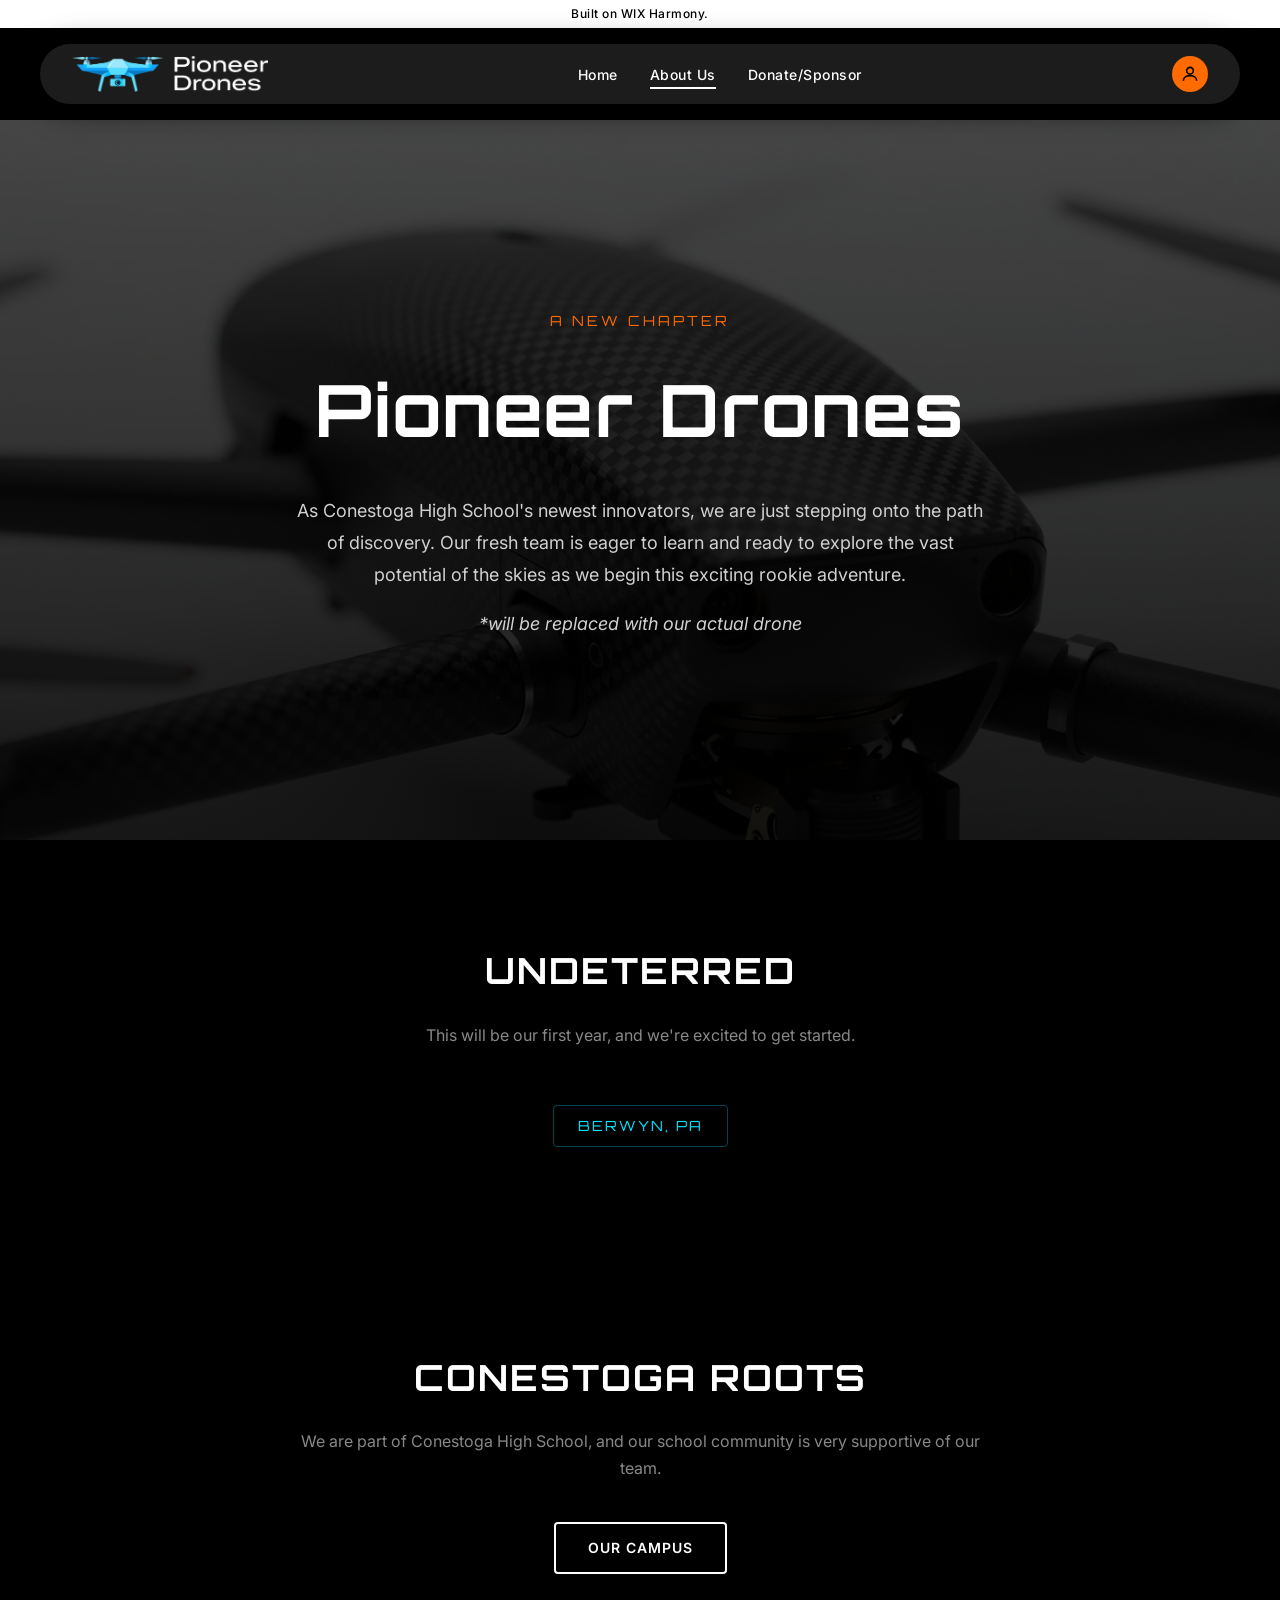
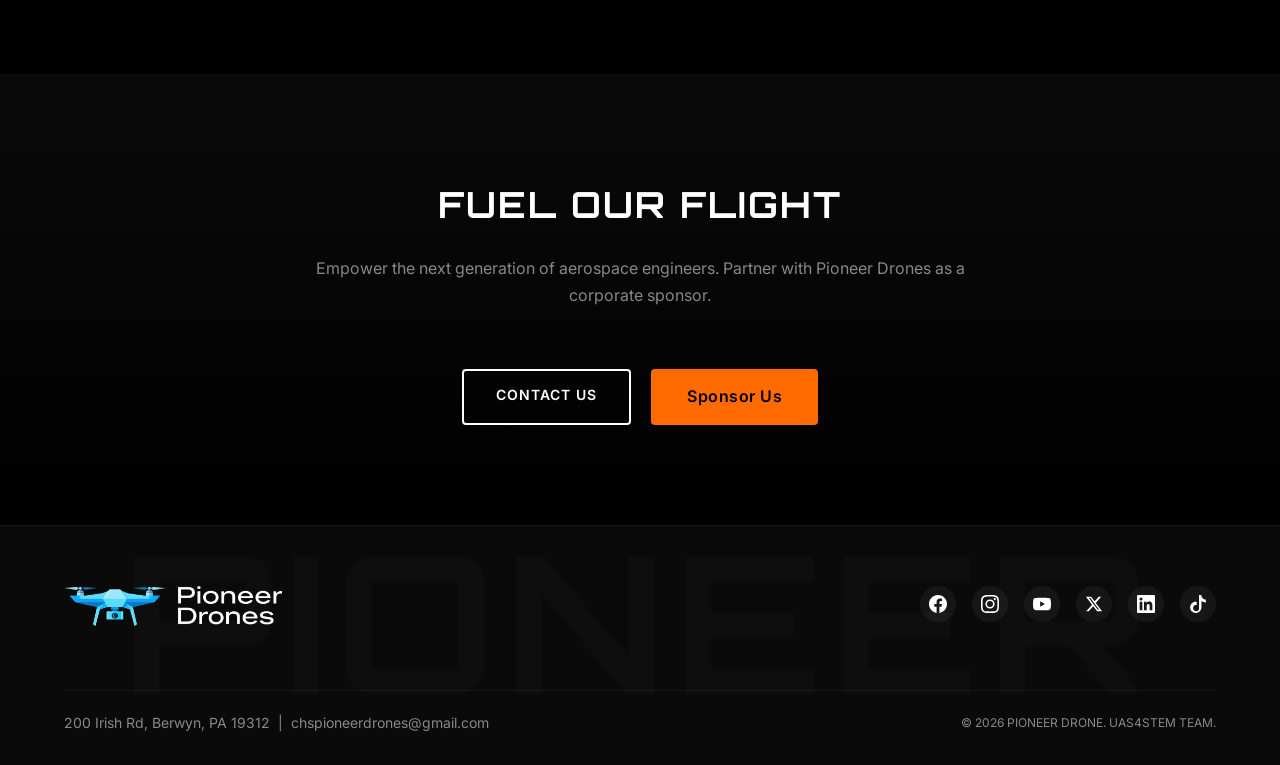
==== about.html @ 4b486f79 "feat: initial static recreation of pioneer-drones Wix site - index.html: Home page with hero, carbon" ====
<!DOCTYPE html>
<html lang="en">
<head>
  <meta charset="UTF-8">
  <meta name="viewport" content="width=device-width, initial-scale=1.0">
  <title>About Us | Pioneer Drones</title>
  <meta name="description" content="As Conestoga High School's newest innovators, we are just stepping onto the path of discovery.">
  <link rel="preconnect" href="https://fonts.googleapis.com">
  <link rel="preconnect" href="https://fonts.gstatic.com" crossorigin>
  <link href="https://fonts.googleapis.com/css2?family=Orbitron:wght@400;500;600;700;800;900&family=Inter:wght@300;400;500;600;700&display=swap" rel="stylesheet">
  <link rel="stylesheet" href="css/style.css">
</head>
<body>

  <!-- Utility Bar -->
  <div class="utility-bar">Built on WIX Harmony.</div>

  <!-- Navigation -->
  <div class="nav-container">
    <nav class="navbar">
      <a href="index.html" class="nav-logo">
        <img src="images/logo.png" alt="Pioneer Drones Logo">
      </a>

      <ul class="nav-links" id="navLinks">
        <li><a href="index.html">Home</a></li>
        <li><a href="about.html" class="active">About Us</a></li>
        <li><a href="donate.html">Donate/Sponsor</a></li>
      </ul>

      <div class="nav-user" title="Member Login">
        <svg viewBox="0 0 24 24" fill="none" stroke="currentColor" stroke-width="2">
          <circle cx="12" cy="8" r="4"/>
          <path d="M4 20c0-4 4-6 8-6s8 2 8 6"/>
        </svg>
      </div>

      <button class="nav-toggle" id="navToggle" aria-label="Toggle navigation">
        <span></span>
        <span></span>
        <span></span>
      </button>
    </nav>
  </div>

  <!-- About Hero -->
  <section class="about-hero">
    <div class="about-hero-bg">
      <img src="images/about-banner.jpg" alt="Drone carbon fiber detail">
    </div>
    <div class="about-hero-content">
      <div class="section-eyebrow">A New Chapter</div>
      <h1>Pioneer Drones</h1>
      <p>As Conestoga High School's newest innovators, we are just stepping onto the path of discovery. Our fresh team is eager to learn and ready to explore the vast potential of the skies as we begin this exciting rookie adventure.</p>
      <p class="about-note">*will be replaced with our actual drone</p>
    </div>
  </section>

  <!-- Undeterred Section -->
  <section class="about-section">
    <h2 class="section-title">Undeterred</h2>
    <p class="section-subtitle">This will be our first year, and we're excited to get started.</p>
    <div class="location-tag">BERWYN, PA</div>
  </section>

  <!-- Conestoga Roots Section -->
  <section class="about-section">
    <h2 class="section-title">Conestoga Roots</h2>
    <p class="section-subtitle">We are part of Conestoga High School, and our school community is very supportive of our team.</p>
    <a href="https://www.tesd.net/conestoga" target="_blank" rel="noopener" class="btn-outline">Our Campus</a>
  </section>

  <!-- Sponsorship CTA -->
  <section class="sponsor-cta">
    <h2 class="section-title">Fuel Our Flight</h2>
    <p class="section-subtitle" style="margin-left:auto;margin-right:auto;">Empower the next generation of aerospace engineers. Partner with Pioneer Drones as a corporate sponsor.</p>
    <div class="sponsor-cta-buttons">
      <a href="mailto:team@pioneer-uas.org?subject=Sponsorship%20Inquiry%20-%20Pioneer%20Drone%20Team" class="btn-outline">Contact Us</a>
      <a href="donate.html" class="btn-primary">Sponsor Us</a>
    </div>
  </section>

  <!-- Footer -->
  <footer>
    <div class="footer-content">
      <div class="footer-left">
        <img src="images/logo.png" alt="Pioneer Drones Logo">
      </div>
      <div class="footer-social">
        <a href="https://www.facebook.com/" target="_blank" rel="noopener" aria-label="Facebook">
          <svg viewBox="0 0 24 24" fill="currentColor"><path d="M24 12.073c0-6.627-5.373-12-12-12s-12 5.373-12 12c0 5.99 4.388 10.954 10.125 11.854v-8.385H7.078v-3.47h3.047V9.43c0-3.007 1.792-4.669 4.533-4.669 1.312 0 2.686.235 2.686.235v2.953H15.83c-1.491 0-1.956.925-1.956 1.874v2.25h3.328l-.532 3.47h-2.796v8.385C19.612 23.027 24 18.062 24 12.073z"/></svg>
        </a>
        <a href="https://www.instagram.com/" target="_blank" rel="noopener" aria-label="Instagram">
          <svg viewBox="0 0 24 24" fill="currentColor"><path d="M12 2.163c3.204 0 3.584.012 4.85.07 3.252.148 4.771 1.691 4.919 4.919.058 1.265.069 1.645.069 4.849 0 3.205-.012 3.584-.069 4.849-.149 3.225-1.664 4.771-4.919 4.919-1.266.058-1.644.07-4.85.07-3.204 0-3.584-.012-4.849-.07-3.26-.149-4.771-1.699-4.919-4.92-.058-1.265-.07-1.644-.07-4.849 0-3.204.013-3.583.07-4.849.149-3.227 1.664-4.771 4.919-4.919 1.266-.057 1.645-.069 4.849-.069zM12 0C8.741 0 8.333.014 7.053.072 2.695.272.273 2.69.073 7.052.014 8.333 0 8.741 0 12c0 3.259.014 3.668.072 4.948.2 4.358 2.618 6.78 6.98 6.98C8.333 23.986 8.741 24 12 24c3.259 0 3.668-.014 4.948-.072 4.354-.2 6.782-2.618 6.979-6.98.059-1.28.073-1.689.073-4.948 0-3.259-.014-3.667-.072-4.947-.196-4.354-2.617-6.78-6.979-6.98C15.668.014 15.259 0 12 0zm0 5.838a6.162 6.162 0 100 12.324 6.162 6.162 0 000-12.324zM12 16a4 4 0 110-8 4 4 0 010 8zm6.406-11.845a1.44 1.44 0 100 2.881 1.44 1.44 0 000-2.881z"/></svg>
        </a>
        <a href="https://www.youtube.com/" target="_blank" rel="noopener" aria-label="YouTube">
          <svg viewBox="0 0 24 24" fill="currentColor"><path d="M23.498 6.186a3.016 3.016 0 0 0-2.122-2.136C19.505 3.545 12 3.545 12 3.545s-7.505 0-9.377.505A3.017 3.017 0 0 0 .502 6.186C0 8.07 0 12 0 12s0 3.93.502 5.814a3.016 3.016 0 0 0 2.122 2.136c1.871.505 9.376.505 9.376.505s7.505 0 9.377-.505a3.015 3.015 0 0 0 2.122-2.136C24 15.93 24 12 24 12s0-3.93-.502-5.814zM9.545 15.568V8.432L15.818 12l-6.273 3.568z"/></svg>
        </a>
        <a href="https://www.x.com/" target="_blank" rel="noopener" aria-label="X (Twitter)">
          <svg viewBox="0 0 24 24" fill="currentColor"><path d="M18.244 2.25h3.308l-7.227 8.26 8.502 11.24H16.17l-5.214-6.817L4.99 21.75H1.68l7.73-8.835L1.254 2.25H8.08l4.713 6.231zm-1.161 17.52h1.833L7.084 4.126H5.117z"/></svg>
        </a>
        <a href="https://www.linkedin.com/" target="_blank" rel="noopener" aria-label="LinkedIn">
          <svg viewBox="0 0 24 24" fill="currentColor"><path d="M20.447 20.452h-3.554v-5.569c0-1.328-.027-3.037-1.852-3.037-1.853 0-2.136 1.445-2.136 2.939v5.667H9.351V9h3.414v1.561h.046c.477-.9 1.637-1.85 3.37-1.85 3.601 0 4.267 2.37 4.267 5.455v6.286zM5.337 7.433a2.062 2.062 0 01-2.063-2.065 2.063 2.063 0 112.063 2.065zm1.782 13.019H3.555V9h3.564v11.452zM22.225 0H1.771C.792 0 0 .774 0 1.729v20.542C0 23.227.792 24 1.771 24h20.451C23.2 24 24 23.227 24 22.271V1.729C24 .774 23.2 0 22.222 0h.003z"/></svg>
        </a>
        <a href="https://www.tiktok.com/" target="_blank" rel="noopener" aria-label="TikTok">
          <svg viewBox="0 0 24 24" fill="currentColor"><path d="M12.525.02c1.31-.02 2.61-.01 3.91-.02.08 1.53.63 3.09 1.75 4.17 1.12 1.11 2.7 1.62 4.24 1.79v4.03c-1.44-.05-2.89-.35-4.2-.97-.57-.26-1.1-.59-1.62-.93-.01 2.92.01 5.84-.02 8.75-.08 1.4-.54 2.79-1.35 3.94-1.31 1.92-3.58 3.17-5.91 3.21-1.43.08-2.86-.31-4.08-1.03-2.02-1.19-3.44-3.37-3.65-5.71-.02-.5-.03-1-.01-1.49.18-1.9 1.12-3.72 2.58-4.96 1.66-1.44 3.98-2.05 6.12-1.64.02 1.48-.04 2.96-.04 4.44-.99-.32-2.15-.23-3.06.31-.77.42-1.34 1.16-1.55 2.02-.13.57-.07 1.16-.07 1.74.03 1.63 1.12 3.13 2.67 3.74 1.54.61 3.37.17 4.48-1.1.31-.35.5-.78.58-1.23.12-.78.08-1.58.08-2.37.01-5.57 0-11.14.01-16.72 1.31-.02 2.61-.01 3.91-.02z"/></svg>
        </a>
      </div>
    </div>
    <div class="footer-divider"></div>
    <div class="footer-bottom">
      <div class="footer-address">
        200 Irish Rd, Berwyn, PA 19312 &nbsp;|&nbsp; <a href="mailto:chspioneerdrones@gmail.com">chspioneerdrones@gmail.com</a>
      </div>
      <div class="footer-copy">&copy; 2026 PIONEER DRONE. UAS4STEM TEAM.</div>
    </div>
    <div class="footer-watermark">PIONEER</div>
  </footer>

  <script src="js/main.js"></script>
</body>
</html>
---- css/style.css ----
/* Pioneer Drones — Static Recreation */
/* Fonts: Orbitron (headings), Inter/Wix Madefor Text (body) */

:root {
  --bg-primary: #000000;
  --bg-nav: #1C1C1C;
  --bg-card: #141414;
  --bg-overlay: rgba(20, 20, 20, 0.85);
  --text-primary: #FFFFFF;
  --text-muted: #888888;
  --text-body: #D0D0D0;
  --accent-orange: #FF6B00;
  --accent-cyan: #00E5FF;
  --font-heading: 'Orbitron', sans-serif;
  --font-body: 'Inter', 'Wix Madefor Text', sans-serif;
  --transition: 0.3s ease all;
}

* {
  margin: 0;
  padding: 0;
  box-sizing: border-box;
}

html {
  scroll-behavior: smooth;
}

body {
  background: var(--bg-primary);
  color: var(--text-body);
  font-family: var(--font-body);
  font-weight: 400;
  line-height: 1.7;
  overflow-x: hidden;
}

/* ===== Utility Bar ===== */
.utility-bar {
  background: #FFFFFF;
  color: #000000;
  text-align: center;
  font-size: 12px;
  padding: 4px 0;
  font-weight: 500;
  letter-spacing: 0.5px;
}

/* ===== Navigation ===== */
.nav-container {
  position: sticky;
  top: 0;
  z-index: 1000;
  padding: 16px 24px;
  display: flex;
  justify-content: center;
}

.navbar {
  background: var(--bg-nav);
  border-radius: 50px;
  padding: 12px 32px;
  display: flex;
  align-items: center;
  justify-content: space-between;
  width: 100%;
  max-width: 1200px;
  box-shadow: 0 4px 30px rgba(0, 0, 0, 0.8);
}

.nav-logo {
  display: flex;
  align-items: center;
  gap: 10px;
  text-decoration: none;
  color: var(--text-primary);
}

.nav-logo img {
  height: 36px;
  width: auto;
}

.nav-links {
  display: flex;
  list-style: none;
  gap: 32px;
  align-items: center;
}

.nav-links a {
  color: var(--text-primary);
  text-decoration: none;
  font-size: 14px;
  font-weight: 500;
  letter-spacing: 0.5px;
  transition: var(--transition);
  position: relative;
  padding-bottom: 2px;
}

.nav-links a:hover {
  color: var(--accent-orange);
}

.nav-links a.active::after {
  content: '';
  position: absolute;
  bottom: -4px;
  left: 0;
  width: 100%;
  height: 2px;
  background: var(--text-primary);
}

.nav-user {
  width: 36px;
  height: 36px;
  background: var(--accent-orange);
  border-radius: 50%;
  display: flex;
  align-items: center;
  justify-content: center;
  cursor: pointer;
  transition: var(--transition);
}

.nav-user:hover {
  transform: scale(1.05);
}

.nav-user svg {
  width: 20px;
  height: 20px;
  color: #000;
}

.nav-toggle {
  display: none;
  flex-direction: column;
  gap: 5px;
  cursor: pointer;
  background: none;
  border: none;
  padding: 4px;
}

.nav-toggle span {
  width: 24px;
  height: 2px;
  background: var(--text-primary);
  transition: var(--transition);
}

/* ===== Hero Section ===== */
.hero {
  position: relative;
  min-height: 90vh;
  display: flex;
  align-items: center;
  padding: 0 5%;
  overflow: hidden;
}

.hero-bg {
  position: absolute;
  top: 0;
  right: 0;
  width: 65%;
  height: 100%;
  z-index: 0;
}

.hero-bg img {
  width: 100%;
  height: 100%;
  object-fit: cover;
  object-position: center;
}

.hero-bg::after {
  content: '';
  position: absolute;
  top: 0;
  left: 0;
  width: 100%;
  height: 100%;
  background: linear-gradient(to right, var(--bg-primary) 0%, var(--bg-primary) 20%, transparent 60%);
  z-index: 1;
}

.hero-content {
  position: relative;
  z-index: 2;
  max-width: 560px;
  background: var(--bg-overlay);
  padding: 48px;
  border-radius: 8px;
  backdrop-filter: blur(10px);
}

.hero h1 {
  font-family: var(--font-heading);
  font-size: clamp(32px, 5vw, 64px);
  font-weight: 700;
  line-height: 1.15;
  letter-spacing: 2px;
  margin-bottom: 24px;
  text-transform: uppercase;
  color: var(--text-primary);
}

.hero h1 span {
  display: block;
}

.hero p {
  color: var(--text-muted);
  font-size: 16px;
  line-height: 1.7;
  margin-bottom: 32px;
}

/* ===== Buttons ===== */
.btn-primary {
  display: inline-block;
  background: var(--accent-orange);
  color: #000;
  font-family: var(--font-body);
  font-size: 16px;
  font-weight: 600;
  padding: 14px 36px;
  border: none;
  border-radius: 4px;
  text-decoration: none;
  cursor: pointer;
  transition: var(--transition);
  letter-spacing: 0.5px;
}

.btn-primary:hover {
  background: #FF8533;
  transform: translateY(-2px);
  box-shadow: 0 6px 20px rgba(255, 107, 0, 0.4);
}

.btn-outline {
  display: inline-block;
  background: transparent;
  color: var(--text-primary);
  font-family: var(--font-body);
  font-size: 14px;
  font-weight: 600;
  padding: 12px 32px;
  border: 2px solid var(--text-primary);
  border-radius: 4px;
  text-decoration: none;
  cursor: pointer;
  transition: var(--transition);
  letter-spacing: 1px;
  text-transform: uppercase;
}

.btn-outline:hover {
  background: var(--text-primary);
  color: #000;
}

/* ===== Section Base ===== */
section {
  padding: 100px 5%;
  max-width: 1400px;
  margin: 0 auto;
}

.section-title {
  font-family: var(--font-heading);
  font-size: clamp(24px, 3vw, 36px);
  font-weight: 700;
  letter-spacing: 2px;
  text-transform: uppercase;
  margin-bottom: 20px;
  color: var(--text-primary);
}

.section-eyebrow {
  font-family: var(--font-heading);
  font-size: 14px;
  font-weight: 400;
  letter-spacing: 3px;
  text-transform: uppercase;
  color: var(--accent-orange);
  margin-bottom: 16px;
}

.section-subtitle {
  color: var(--text-muted);
  font-size: 16px;
  max-width: 700px;
  margin-bottom: 60px;
  line-height: 1.7;
}

/* ===== Carbon Fiber Section ===== */
.carbon-fiber {
  background: var(--bg-primary);
}

.feature-grid {
  display: grid;
  grid-template-columns: repeat(auto-fit, minmax(300px, 1fr));
  gap: 32px;
  margin-top: 48px;
}

.feature-card {
  background: var(--bg-card);
  border: 1px solid rgba(255, 255, 255, 0.05);
  border-radius: 12px;
  padding: 40px 32px;
  transition: var(--transition);
}

.feature-card:hover {
  border-color: var(--accent-orange);
  transform: translateY(-4px);
}

.feature-card h3 {
  font-family: var(--font-heading);
  font-size: 16px;
  font-weight: 700;
  letter-spacing: 1px;
  text-transform: uppercase;
  margin-bottom: 16px;
  color: var(--accent-orange);
}

.feature-card p {
  color: var(--text-body);
  font-size: 15px;
  line-height: 1.7;
}

.feature-icon {
  width: 48px;
  height: 48px;
  margin-bottom: 24px;
  color: var(--accent-cyan);
}

/* ===== Liftoff Section ===== */
.liftoff {
  text-align: center;
  background: linear-gradient(180deg, var(--bg-primary) 0%, #0A0A0A 100%);
}

.liftoff-date {
  font-family: var(--font-heading);
  font-size: clamp(48px, 8vw, 96px);
  font-weight: 700;
  letter-spacing: 4px;
  color: var(--accent-orange);
  margin: 24px 0;
}

.liftoff-label {
  font-family: var(--font-heading);
  font-size: 18px;
  font-weight: 700;
  letter-spacing: 2px;
  text-transform: uppercase;
  margin-bottom: 16px;
  color: var(--text-primary);
}

.liftoff-desc {
  color: var(--text-muted);
  font-size: 16px;
  max-width: 600px;
  margin: 0 auto;
}

/* ===== Members Section ===== */
.members {
  background: var(--bg-primary);
}

.member-grid {
  display: grid;
  grid-template-columns: repeat(auto-fit, minmax(280px, 1fr));
  gap: 32px;
  margin-top: 48px;
}

.member-card {
  background: var(--bg-card);
  border: 1px solid rgba(255, 255, 255, 0.05);
  border-radius: 12px;
  padding: 40px 32px;
  text-align: center;
  transition: var(--transition);
}

.member-card:hover {
  border-color: var(--accent-cyan);
  transform: translateY(-4px);
}

.member-avatar {
  width: 100px;
  height: 100px;
  border-radius: 50%;
  margin: 0 auto 24px;
  background: linear-gradient(135deg, #1C1C1C, #2A2A2A);
  display: flex;
  align-items: center;
  justify-content: center;
  font-family: var(--font-heading);
  font-size: 28px;
  font-weight: 700;
  color: var(--accent-orange);
  border: 2px solid rgba(255, 107, 0, 0.3);
}

.member-name {
  font-family: var(--font-heading);
  font-size: 16px;
  font-weight: 700;
  letter-spacing: 1px;
  margin-bottom: 8px;
  color: var(--text-primary);
}

.member-role {
  color: var(--text-muted);
  font-size: 14px;
}

/* ===== About Page ===== */
.about-hero {
  position: relative;
  min-height: 80vh;
  display: flex;
  align-items: center;
  justify-content: center;
  text-align: center;
  padding: 100px 5%;
  overflow: hidden;
}

.about-hero-bg {
  position: absolute;
  top: 0;
  left: 0;
  width: 100%;
  height: 100%;
  z-index: 0;
}

.about-hero-bg img {
  width: 100%;
  height: 100%;
  object-fit: cover;
}

.about-hero-bg::after {
  content: '';
  position: absolute;
  top: 0;
  left: 0;
  width: 100%;
  height: 100%;
  background: linear-gradient(180deg, rgba(0,0,0,0.7) 0%, rgba(0,0,0,0.9) 100%);
  z-index: 1;
}

.about-hero-content {
  position: relative;
  z-index: 2;
  max-width: 700px;
}

.about-hero h1 {
  font-family: var(--font-heading);
  font-size: clamp(36px, 6vw, 72px);
  font-weight: 700;
  letter-spacing: 2px;
  margin-bottom: 24px;
  color: var(--text-primary);
}

.about-hero p {
  color: var(--text-body);
  font-size: 18px;
  line-height: 1.8;
  margin-bottom: 12px;
}

.about-note {
  color: var(--text-muted);
  font-size: 13px;
  font-style: italic;
  margin-top: 16px;
}

.about-section {
  text-align: center;
}

.about-section .section-subtitle {
  margin: 0 auto 40px;
}

.location-tag {
  display: inline-block;
  font-family: var(--font-heading);
  font-size: 14px;
  letter-spacing: 2px;
  color: var(--accent-cyan);
  margin-top: 16px;
  padding: 8px 24px;
  border: 1px solid rgba(0, 229, 255, 0.3);
  border-radius: 4px;
}

.sponsor-cta {
  text-align: center;
  background: linear-gradient(180deg, #0A0A0A 0%, var(--bg-primary) 100%);
}

.sponsor-cta-buttons {
  display: flex;
  gap: 20px;
  justify-content: center;
  flex-wrap: wrap;
  margin-top: 32px;
}

/* ===== Donate Page ===== */
.donate-section {
  display: grid;
  grid-template-columns: 1fr 1fr;
  gap: 48px;
  align-items: center;
  max-width: 1200px;
  margin: 0 auto;
}

.donate-image img {
  width: 100%;
  border-radius: 12px;
}

.donate-form-box {
  background: var(--bg-card);
  border: 1px solid rgba(255, 255, 255, 0.05);
  border-radius: 12px;
  padding: 48px;
}

.donate-form-box h2 {
  font-family: var(--font-heading);
  font-size: 24px;
  font-weight: 700;
  margin-bottom: 16px;
  color: var(--text-primary);
}

.donate-form-box p {
  color: var(--text-muted);
  margin-bottom: 32px;
}

.donate-frequency {
  display: flex;
  gap: 8px;
  margin-bottom: 24px;
}

.donate-freq-btn {
  flex: 1;
  padding: 10px;
  background: transparent;
  border: 1px solid rgba(255, 255, 255, 0.1);
  border-radius: 4px;
  color: var(--text-muted);
  font-size: 13px;
  cursor: pointer;
  transition: var(--transition);
  font-family: var(--font-body);
}

.donate-freq-btn.active,
.donate-freq-btn:hover {
  background: var(--accent-orange);
  color: #000;
  border-color: var(--accent-orange);
}

.donate-amounts {
  display: grid;
  grid-template-columns: repeat(4, 1fr);
  gap: 8px;
  margin-bottom: 24px;
}

.donate-amount-btn {
  padding: 12px;
  background: transparent;
  border: 1px solid rgba(255, 255, 255, 0.1);
  border-radius: 4px;
  color: var(--text-primary);
  font-size: 14px;
  font-weight: 600;
  cursor: pointer;
  transition: var(--transition);
  font-family: var(--font-body);
}

.donate-amount-btn.active,
.donate-amount-btn:hover {
  background: var(--accent-orange);
  color: #000;
  border-color: var(--accent-orange);
}

.donate-status {
  background: rgba(255, 107, 0, 0.1);
  border: 1px solid rgba(255, 107, 0, 0.2);
  border-radius: 4px;
  padding: 12px 16px;
  font-size: 13px;
  color: var(--text-muted);
  margin-bottom: 24px;
}

.donate-share {
  display: flex;
  gap: 12px;
  margin-top: 24px;
}

.donate-share a {
  width: 36px;
  height: 36px;
  border-radius: 50%;
  background: rgba(255, 255, 255, 0.05);
  display: flex;
  align-items: center;
  justify-content: center;
  transition: var(--transition);
}

.donate-share a:hover {
  background: var(--accent-orange);
}

.donate-share svg {
  width: 18px;
  height: 18px;
  color: var(--text-primary);
}

.sponsor-banner {
  text-align: center;
  padding: 80px 5%;
  max-width: 800px;
  margin: 0 auto;
}

.sponsor-banner h2 {
  font-family: var(--font-heading);
  font-size: clamp(24px, 3vw, 36px);
  font-weight: 700;
  letter-spacing: 2px;
  text-transform: uppercase;
  margin-bottom: 20px;
  color: var(--text-primary);
}

.sponsor-banner p {
  color: var(--text-muted);
  margin-bottom: 32px;
  line-height: 1.8;
}

/* ===== Footer ===== */
footer {
  background: #0A0A0A;
  padding: 60px 5% 30px;
  border-top: 1px solid rgba(255, 255, 255, 0.05);
  position: relative;
  overflow: hidden;
}

.footer-watermark {
  position: absolute;
  bottom: -20px;
  left: 50%;
  transform: translateX(-50%);
  font-family: var(--font-heading);
  font-size: clamp(80px, 15vw, 200px);
  font-weight: 700;
  color: rgba(255, 255, 255, 0.02);
  letter-spacing: 10px;
  pointer-events: none;
  white-space: nowrap;
}

.footer-content {
  max-width: 1200px;
  margin: 0 auto;
  display: flex;
  justify-content: space-between;
  align-items: flex-start;
  flex-wrap: wrap;
  gap: 24px;
  position: relative;
  z-index: 1;
}

.footer-left img {
  height: 40px;
  width: auto;
  margin-bottom: 16px;
}

.footer-social {
  display: flex;
  gap: 16px;
}

.footer-social a {
  width: 36px;
  height: 36px;
  border-radius: 50%;
  background: rgba(255, 255, 255, 0.05);
  display: flex;
  align-items: center;
  justify-content: center;
  transition: var(--transition);
}

.footer-social a:hover {
  background: var(--accent-orange);
}

.footer-social svg {
  width: 18px;
  height: 18px;
  color: var(--text-primary);
}

.footer-divider {
  max-width: 1200px;
  margin: 40px auto 20px;
  height: 1px;
  background: rgba(255, 255, 255, 0.05);
  position: relative;
  z-index: 1;
}

.footer-bottom {
  max-width: 1200px;
  margin: 0 auto;
  display: flex;
  justify-content: space-between;
  align-items: center;
  flex-wrap: wrap;
  gap: 16px;
  position: relative;
  z-index: 1;
}

.footer-address {
  color: var(--text-muted);
  font-size: 14px;
}

.footer-address a {
  color: var(--text-muted);
  text-decoration: none;
  transition: var(--transition);
}

.footer-address a:hover {
  color: var(--accent-orange);
}

.footer-copy {
  color: var(--text-muted);
  font-size: 12px;
}

/* ===== Responsive ===== */
@media (max-width: 768px) {
  .nav-toggle {
    display: flex;
  }

  .nav-links {
    position: absolute;
    top: 100%;
    left: 0;
    right: 0;
    background: var(--bg-nav);
    flex-direction: column;
    padding: 24px;
    border-radius: 0 0 20px 20px;
    gap: 16px;
    display: none;
  }

  .nav-links.open {
    display: flex;
  }

  .nav-user {
    display: none;
  }

  .hero {
    min-height: 80vh;
  }

  .hero-bg {
    width: 100%;
    opacity: 0.4;
  }

  .hero-bg::after {
    background: linear-gradient(to bottom, rgba(0,0,0,0.6) 0%, var(--bg-primary) 80%);
  }

  .hero-content {
    padding: 32px 24px;
    max-width: 100%;
  }

  section {
    padding: 60px 5%;
  }

  .feature-grid {
    grid-template-columns: 1fr;
  }

  .member-grid {
    grid-template-columns: 1fr;
  }

  .donate-section {
    grid-template-columns: 1fr;
  }

  .donate-amounts {
    grid-template-columns: repeat(2, 1fr);
  }

  .footer-content {
    flex-direction: column;
    text-align: center;
    align-items: center;
  }

  .footer-bottom {
    flex-direction: column;
    text-align: center;
  }

  .sponsor-cta-buttons {
    flex-direction: column;
    align-items: center;
  }
}

@media (max-width: 480px) {
  .hero h1 {
    font-size: 28px;
  }

  .hero-content {
    padding: 24px 16px;
  }

  .navbar {
    padding: 10px 20px;
  }

  .donate-form-box {
    padding: 32px 24px;
  }
}
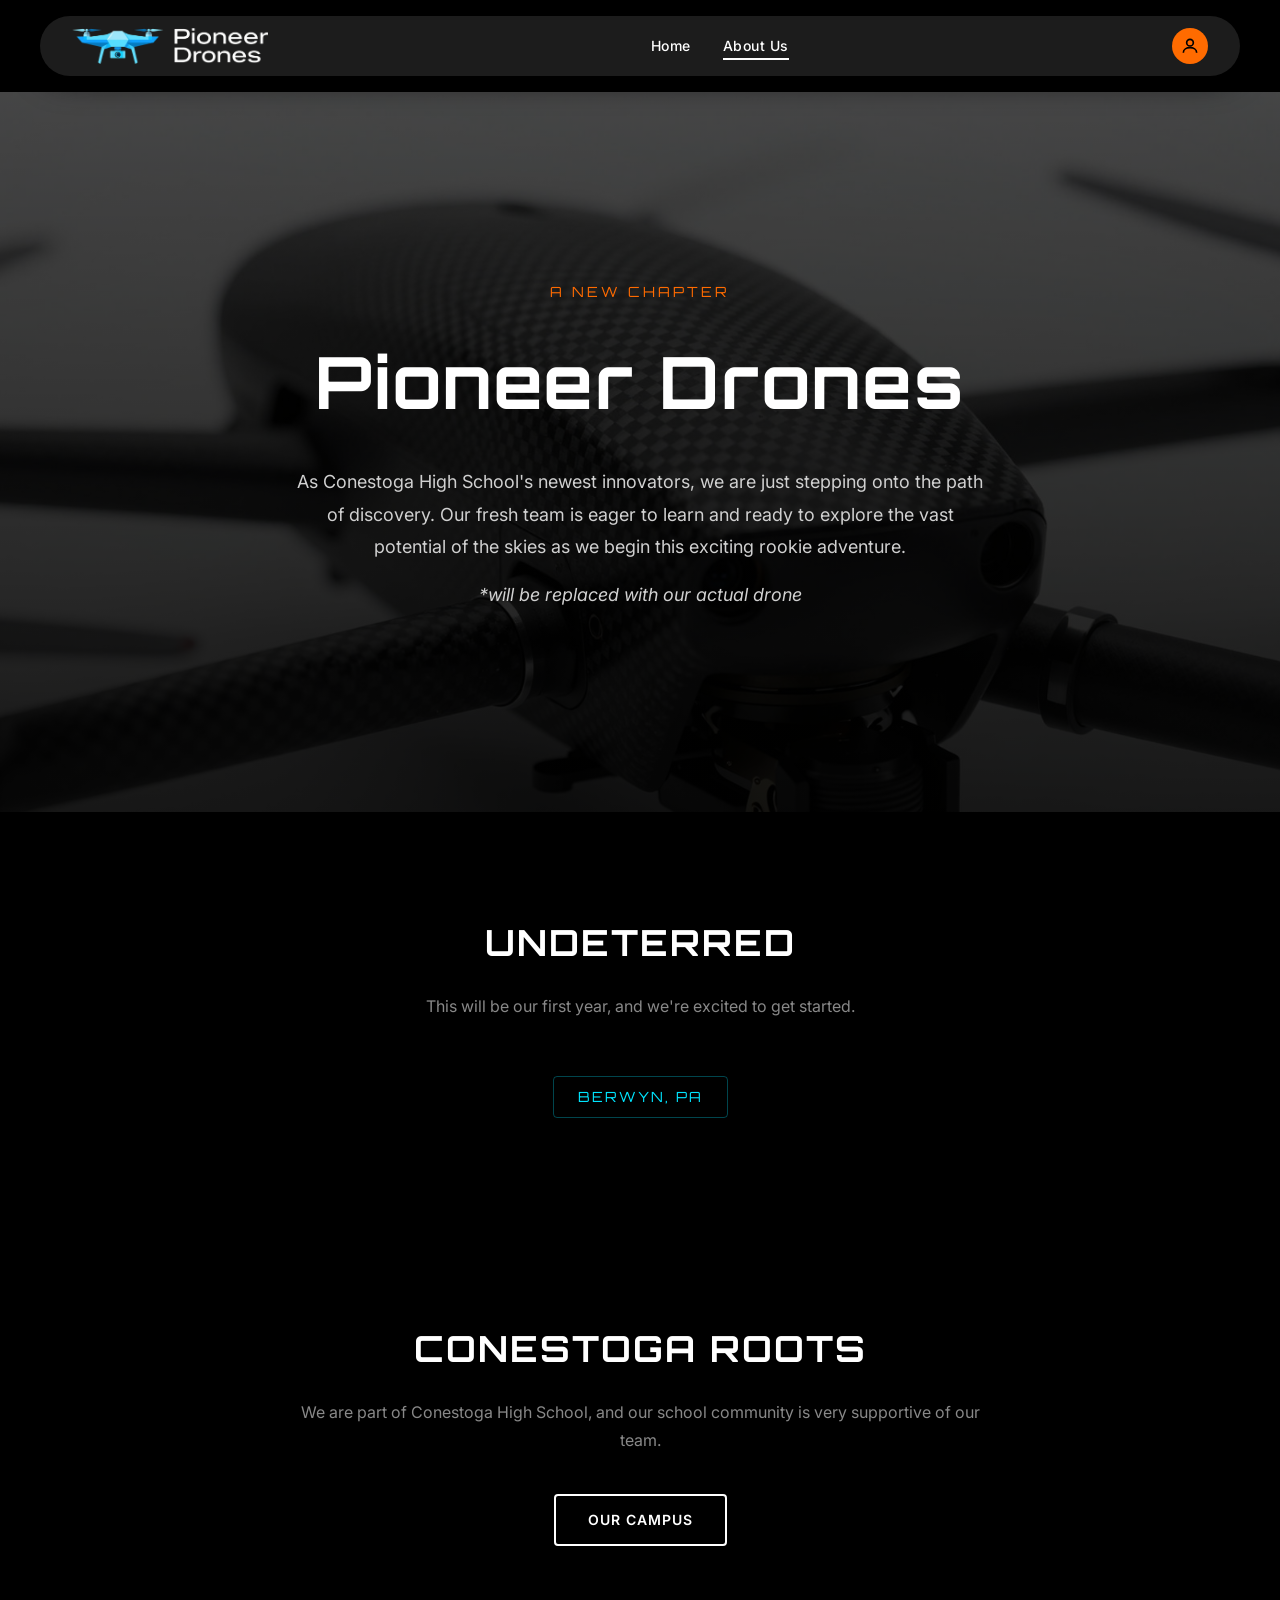
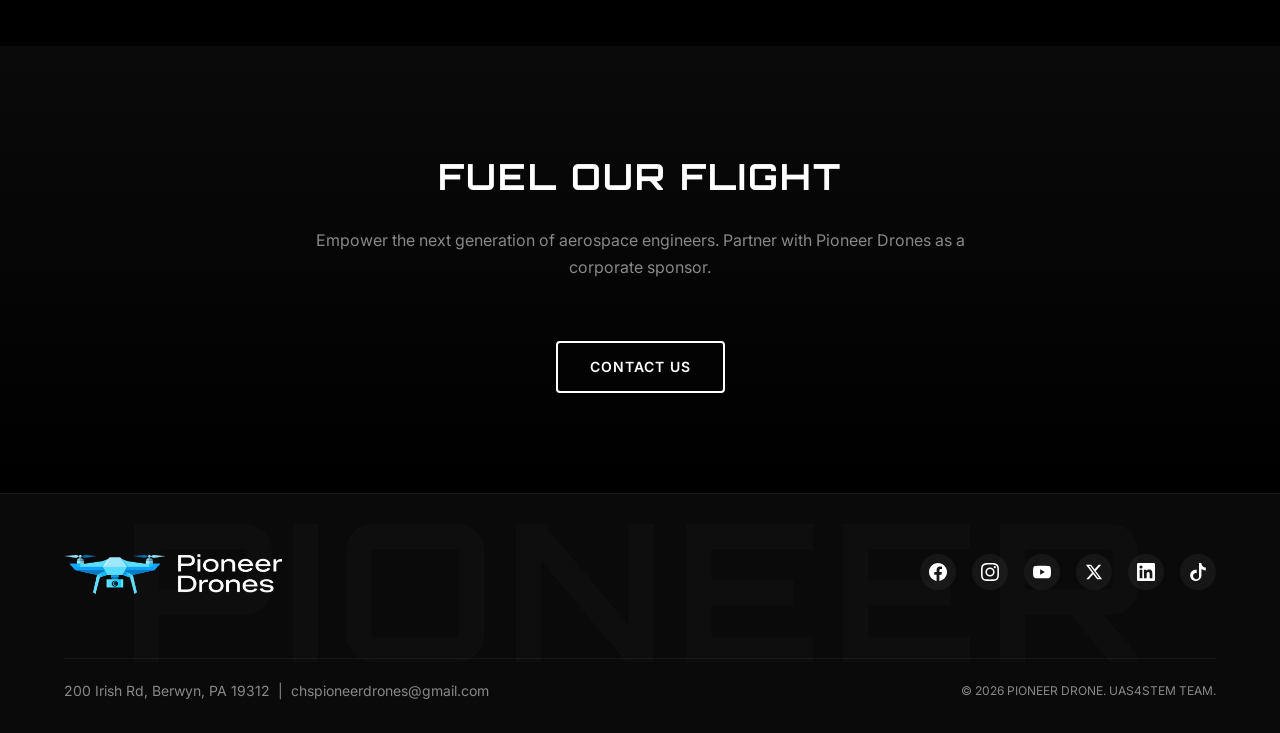
==== commit 5907662a: "fix: remove WIX Harmony bar and hide Donate/Sponsor from navigation - Removed 'Built on WIX Harmony." ====
--- a/about.html
+++ b/about.html
@@ -12,9 +12,6 @@
 </head>
 <body>
 
-  <!-- Utility Bar -->
-  <div class="utility-bar">Built on WIX Harmony.</div>
-
   <!-- Navigation -->
   <div class="nav-container">
     <nav class="navbar">
@@ -25,7 +22,7 @@
       <ul class="nav-links" id="navLinks">
         <li><a href="index.html">Home</a></li>
         <li><a href="about.html" class="active">About Us</a></li>
-        <li><a href="donate.html">Donate/Sponsor</a></li>
+
       </ul>
 
       <div class="nav-user" title="Member Login">
@@ -76,7 +73,6 @@
     <p class="section-subtitle" style="margin-left:auto;margin-right:auto;">Empower the next generation of aerospace engineers. Partner with Pioneer Drones as a corporate sponsor.</p>
     <div class="sponsor-cta-buttons">
       <a href="mailto:team@pioneer-uas.org?subject=Sponsorship%20Inquiry%20-%20Pioneer%20Drone%20Team" class="btn-outline">Contact Us</a>
-      <a href="donate.html" class="btn-primary">Sponsor Us</a>
     </div>
   </section>
 
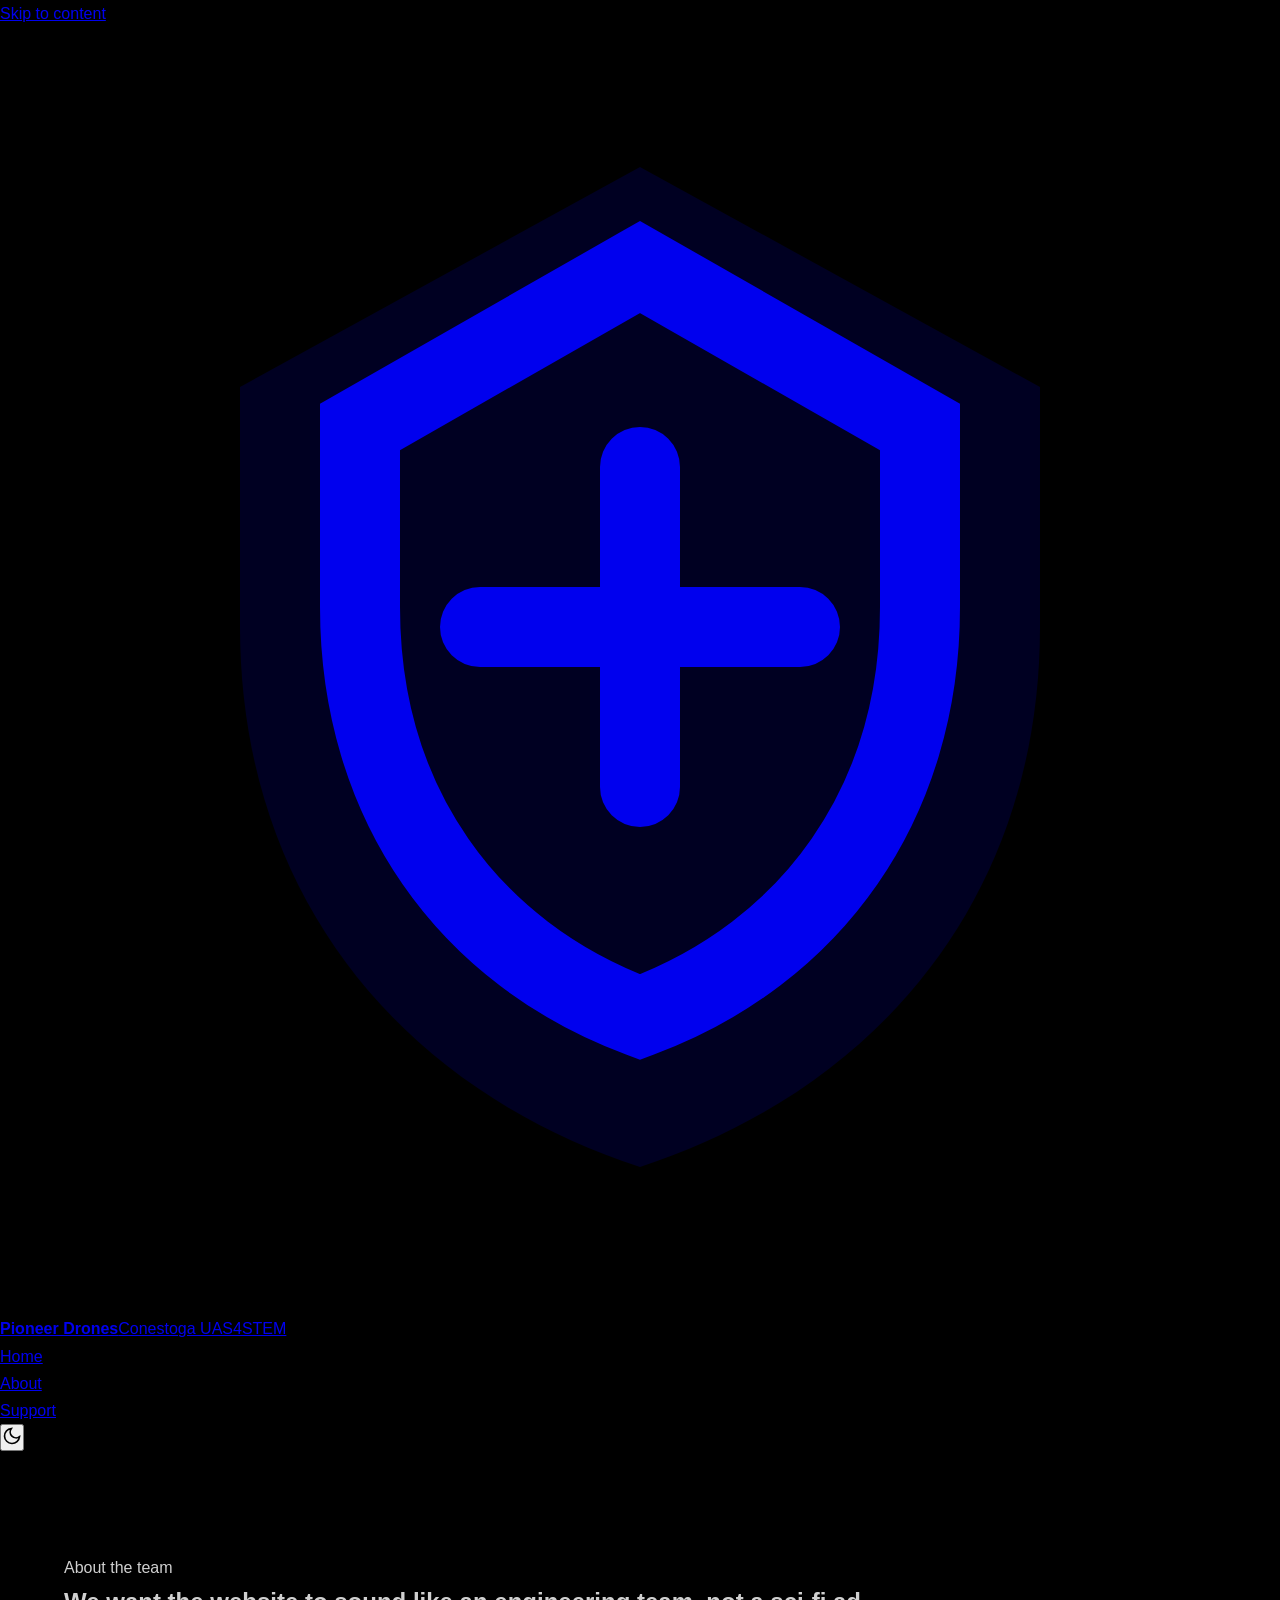
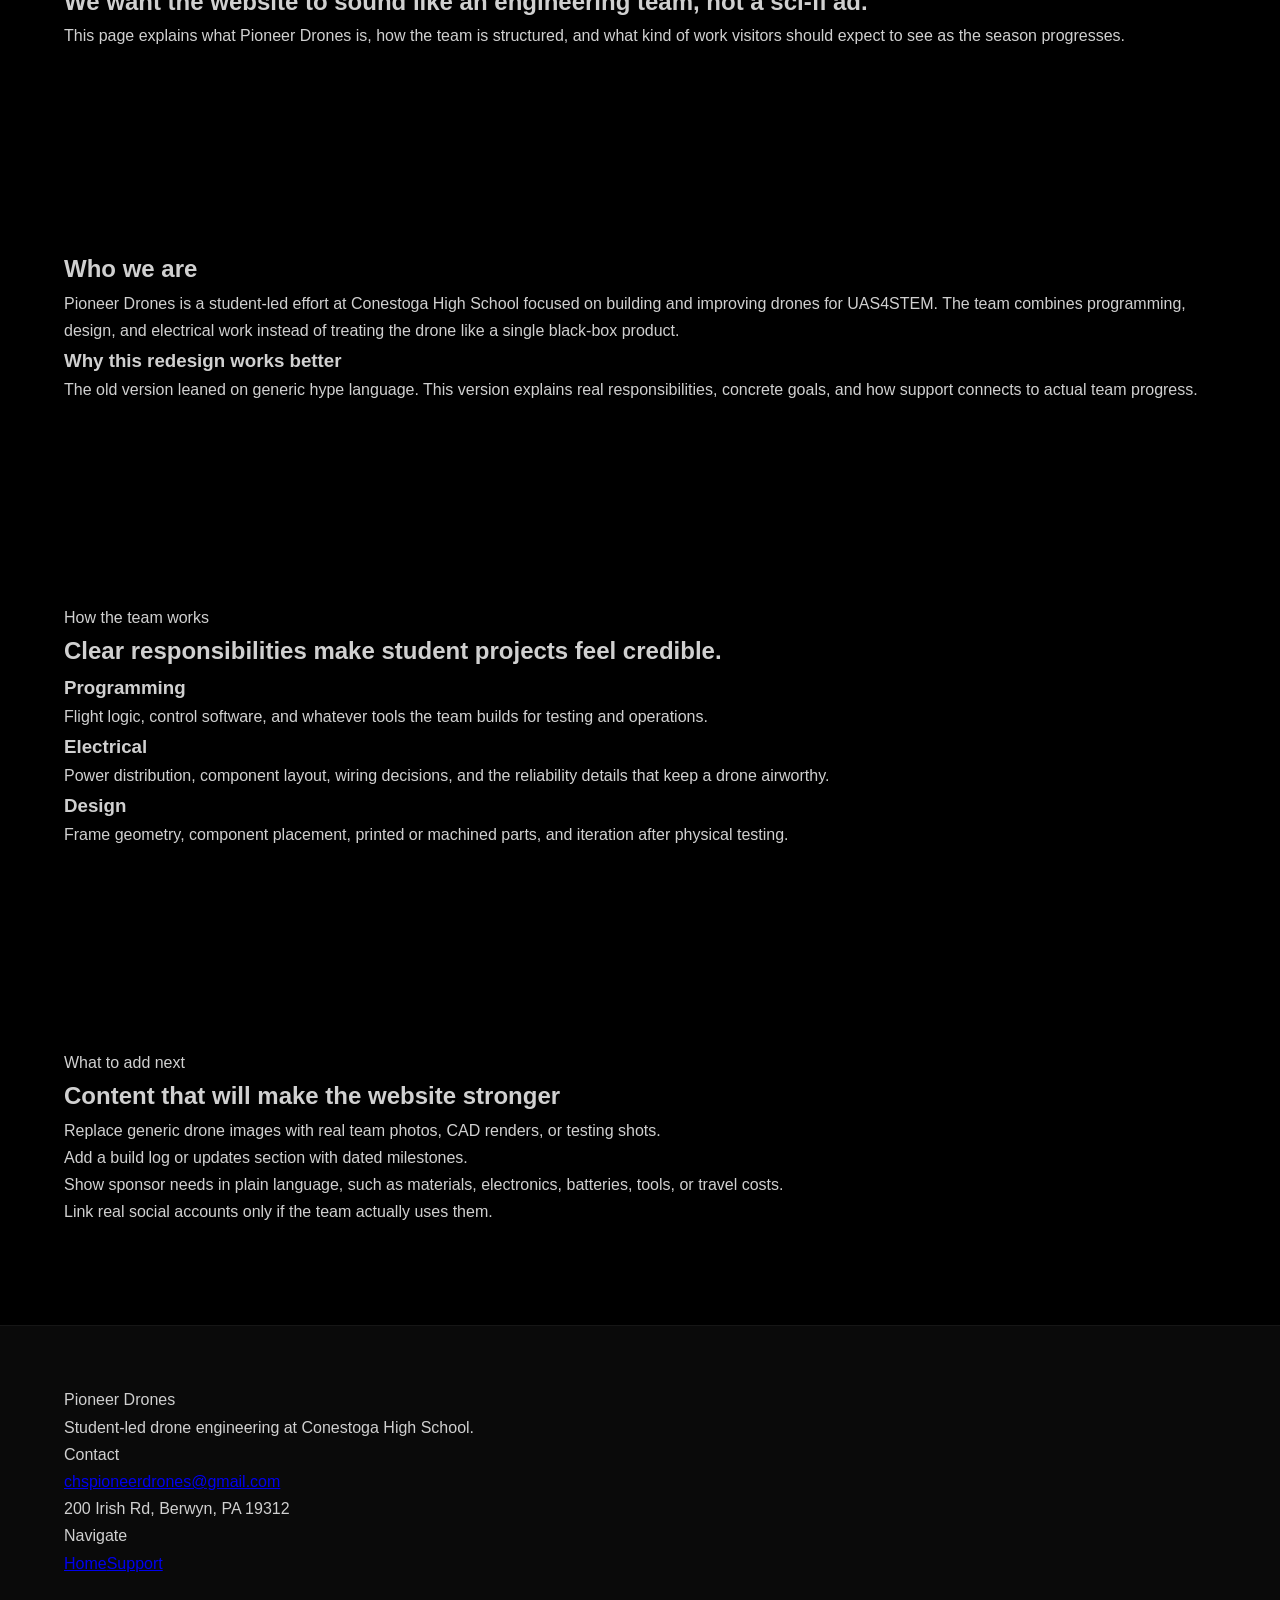
==== commit eae74b60: "Add files via upload" ====
--- a/about.html
+++ b/about.html
@@ -1,118 +1,69 @@
 <!DOCTYPE html>
 <html lang="en">
 <head>
-  <meta charset="UTF-8">
-  <meta name="viewport" content="width=device-width, initial-scale=1.0">
-  <title>About Us | Pioneer Drones</title>
-  <meta name="description" content="As Conestoga High School's newest innovators, we are just stepping onto the path of discovery.">
-  <link rel="preconnect" href="https://fonts.googleapis.com">
-  <link rel="preconnect" href="https://fonts.gstatic.com" crossorigin>
-  <link href="https://fonts.googleapis.com/css2?family=Orbitron:wght@400;500;600;700;800;900&family=Inter:wght@300;400;500;600;700&display=swap" rel="stylesheet">
-  <link rel="stylesheet" href="css/style.css">
+<meta charset="UTF-8">
+<meta name="viewport" content="width=device-width, initial-scale=1.0">
+<title>About | Pioneer Drones</title>
+<meta name="description" content="Learn how Pioneer Drones is organizing its student engineering team for UAS4STEM at Conestoga High School.">
+<link rel="preconnect" href="https://fonts.googleapis.com">
+<link rel="preconnect" href="https://fonts.gstatic.com" crossorigin>
+<link href="https://api.fontshare.com/v2/css?f[]=satoshi@400,500,700&f[]=cabinet-grotesk@500,700,800&display=swap" rel="stylesheet">
+<link rel="stylesheet" href="css/style.css">
 </head>
 <body>
-
-  <!-- Navigation -->
-  <div class="nav-container">
-    <nav class="navbar">
-      <a href="index.html" class="nav-logo">
-        <img src="images/logo.png" alt="Pioneer Drones Logo">
-      </a>
-
-      <ul class="nav-links" id="navLinks">
-        <li><a href="index.html">Home</a></li>
-        <li><a href="about.html" class="active">About Us</a></li>
-
-      </ul>
-
-      <div class="nav-user" title="Member Login">
-        <svg viewBox="0 0 24 24" fill="none" stroke="currentColor" stroke-width="2">
-          <circle cx="12" cy="8" r="4"/>
-          <path d="M4 20c0-4 4-6 8-6s8 2 8 6"/>
-        </svg>
-      </div>
-
-      <button class="nav-toggle" id="navToggle" aria-label="Toggle navigation">
-        <span></span>
-        <span></span>
-        <span></span>
-      </button>
-    </nav>
-  </div>
-
-  <!-- About Hero -->
-  <section class="about-hero">
-    <div class="about-hero-bg">
-      <img src="images/about-banner.jpg" alt="Drone carbon fiber detail">
-    </div>
-    <div class="about-hero-content">
-      <div class="section-eyebrow">A New Chapter</div>
-      <h1>Pioneer Drones</h1>
-      <p>As Conestoga High School's newest innovators, we are just stepping onto the path of discovery. Our fresh team is eager to learn and ready to explore the vast potential of the skies as we begin this exciting rookie adventure.</p>
-      <p class="about-note">*will be replaced with our actual drone</p>
-    </div>
-  </section>
-
-  <!-- Undeterred Section -->
-  <section class="about-section">
-    <h2 class="section-title">Undeterred</h2>
-    <p class="section-subtitle">This will be our first year, and we're excited to get started.</p>
-    <div class="location-tag">BERWYN, PA</div>
-  </section>
-
-  <!-- Conestoga Roots Section -->
-  <section class="about-section">
-    <h2 class="section-title">Conestoga Roots</h2>
-    <p class="section-subtitle">We are part of Conestoga High School, and our school community is very supportive of our team.</p>
-    <a href="https://www.tesd.net/conestoga" target="_blank" rel="noopener" class="btn-outline">Our Campus</a>
-  </section>
-
-  <!-- Sponsorship CTA -->
-  <section class="sponsor-cta">
-    <h2 class="section-title">Fuel Our Flight</h2>
-    <p class="section-subtitle" style="margin-left:auto;margin-right:auto;">Empower the next generation of aerospace engineers. Partner with Pioneer Drones as a corporate sponsor.</p>
-    <div class="sponsor-cta-buttons">
-      <a href="mailto:team@pioneer-uas.org?subject=Sponsorship%20Inquiry%20-%20Pioneer%20Drone%20Team" class="btn-outline">Contact Us</a>
-    </div>
-  </section>
-
-  <!-- Footer -->
-  <footer>
-    <div class="footer-content">
-      <div class="footer-left">
-        <img src="images/logo.png" alt="Pioneer Drones Logo">
-      </div>
-      <div class="footer-social">
-        <a href="https://www.facebook.com/" target="_blank" rel="noopener" aria-label="Facebook">
-          <svg viewBox="0 0 24 24" fill="currentColor"><path d="M24 12.073c0-6.627-5.373-12-12-12s-12 5.373-12 12c0 5.99 4.388 10.954 10.125 11.854v-8.385H7.078v-3.47h3.047V9.43c0-3.007 1.792-4.669 4.533-4.669 1.312 0 2.686.235 2.686.235v2.953H15.83c-1.491 0-1.956.925-1.956 1.874v2.25h3.328l-.532 3.47h-2.796v8.385C19.612 23.027 24 18.062 24 12.073z"/></svg>
-        </a>
-        <a href="https://www.instagram.com/" target="_blank" rel="noopener" aria-label="Instagram">
-          <svg viewBox="0 0 24 24" fill="currentColor"><path d="M12 2.163c3.204 0 3.584.012 4.85.07 3.252.148 4.771 1.691 4.919 4.919.058 1.265.069 1.645.069 4.849 0 3.205-.012 3.584-.069 4.849-.149 3.225-1.664 4.771-4.919 4.919-1.266.058-1.644.07-4.85.07-3.204 0-3.584-.012-4.849-.07-3.26-.149-4.771-1.699-4.919-4.92-.058-1.265-.07-1.644-.07-4.849 0-3.204.013-3.583.07-4.849.149-3.227 1.664-4.771 4.919-4.919 1.266-.057 1.645-.069 4.849-.069zM12 0C8.741 0 8.333.014 7.053.072 2.695.272.273 2.69.073 7.052.014 8.333 0 8.741 0 12c0 3.259.014 3.668.072 4.948.2 4.358 2.618 6.78 6.98 6.98C8.333 23.986 8.741 24 12 24c3.259 0 3.668-.014 4.948-.072 4.354-.2 6.782-2.618 6.979-6.98.059-1.28.073-1.689.073-4.948 0-3.259-.014-3.667-.072-4.947-.196-4.354-2.617-6.78-6.979-6.98C15.668.014 15.259 0 12 0zm0 5.838a6.162 6.162 0 100 12.324 6.162 6.162 0 000-12.324zM12 16a4 4 0 110-8 4 4 0 010 8zm6.406-11.845a1.44 1.44 0 100 2.881 1.44 1.44 0 000-2.881z"/></svg>
-        </a>
-        <a href="https://www.youtube.com/" target="_blank" rel="noopener" aria-label="YouTube">
-          <svg viewBox="0 0 24 24" fill="currentColor"><path d="M23.498 6.186a3.016 3.016 0 0 0-2.122-2.136C19.505 3.545 12 3.545 12 3.545s-7.505 0-9.377.505A3.017 3.017 0 0 0 .502 6.186C0 8.07 0 12 0 12s0 3.93.502 5.814a3.016 3.016 0 0 0 2.122 2.136c1.871.505 9.376.505 9.376.505s7.505 0 9.377-.505a3.015 3.015 0 0 0 2.122-2.136C24 15.93 24 12 24 12s0-3.93-.502-5.814zM9.545 15.568V8.432L15.818 12l-6.273 3.568z"/></svg>
-        </a>
-        <a href="https://www.x.com/" target="_blank" rel="noopener" aria-label="X (Twitter)">
-          <svg viewBox="0 0 24 24" fill="currentColor"><path d="M18.244 2.25h3.308l-7.227 8.26 8.502 11.24H16.17l-5.214-6.817L4.99 21.75H1.68l7.73-8.835L1.254 2.25H8.08l4.713 6.231zm-1.161 17.52h1.833L7.084 4.126H5.117z"/></svg>
-        </a>
-        <a href="https://www.linkedin.com/" target="_blank" rel="noopener" aria-label="LinkedIn">
-          <svg viewBox="0 0 24 24" fill="currentColor"><path d="M20.447 20.452h-3.554v-5.569c0-1.328-.027-3.037-1.852-3.037-1.853 0-2.136 1.445-2.136 2.939v5.667H9.351V9h3.414v1.561h.046c.477-.9 1.637-1.85 3.37-1.85 3.601 0 4.267 2.37 4.267 5.455v6.286zM5.337 7.433a2.062 2.062 0 01-2.063-2.065 2.063 2.063 0 112.063 2.065zm1.782 13.019H3.555V9h3.564v11.452zM22.225 0H1.771C.792 0 0 .774 0 1.729v20.542C0 23.227.792 24 1.771 24h20.451C23.2 24 24 23.227 24 22.271V1.729C24 .774 23.2 0 22.222 0h.003z"/></svg>
-        </a>
-        <a href="https://www.tiktok.com/" target="_blank" rel="noopener" aria-label="TikTok">
-          <svg viewBox="0 0 24 24" fill="currentColor"><path d="M12.525.02c1.31-.02 2.61-.01 3.91-.02.08 1.53.63 3.09 1.75 4.17 1.12 1.11 2.7 1.62 4.24 1.79v4.03c-1.44-.05-2.89-.35-4.2-.97-.57-.26-1.1-.59-1.62-.93-.01 2.92.01 5.84-.02 8.75-.08 1.4-.54 2.79-1.35 3.94-1.31 1.92-3.58 3.17-5.91 3.21-1.43.08-2.86-.31-4.08-1.03-2.02-1.19-3.44-3.37-3.65-5.71-.02-.5-.03-1-.01-1.49.18-1.9 1.12-3.72 2.58-4.96 1.66-1.44 3.98-2.05 6.12-1.64.02 1.48-.04 2.96-.04 4.44-.99-.32-2.15-.23-3.06.31-.77.42-1.34 1.16-1.55 2.02-.13.57-.07 1.16-.07 1.74.03 1.63 1.12 3.13 2.67 3.74 1.54.61 3.37.17 4.48-1.1.31-.35.5-.78.58-1.23.12-.78.08-1.58.08-2.37.01-5.57 0-11.14.01-16.72 1.31-.02 2.61-.01 3.91-.02z"/></svg>
-        </a>
-      </div>
-    </div>
-    <div class="footer-divider"></div>
-    <div class="footer-bottom">
-      <div class="footer-address">
-        200 Irish Rd, Berwyn, PA 19312 &nbsp;|&nbsp; <a href="mailto:chspioneerdrones@gmail.com">chspioneerdrones@gmail.com</a>
-      </div>
-      <div class="footer-copy">&copy; 2026 PIONEER DRONE. UAS4STEM TEAM.</div>
-    </div>
-    <div class="footer-watermark">PIONEER</div>
-  </footer>
-
-  <script src="js/main.js"></script>
+<a class="skip-link" href="#main">Skip to content</a>
+<header class="site-header">
+<div class="shell header-inner">
+<a href="index.html" class="brand" aria-label="Pioneer Drones home">
+<svg class="brand-mark" viewBox="0 0 64 64" aria-hidden="true"><path d="M32 7 12 18v12c0 13.2 7.8 23 20 27 12.2-4 20-13.8 20-27V18L32 7Z" fill="currentColor" opacity=".14"></path><path d="M32 12 18 20v9c0 9.8 5.4 17.3 14 20.5 8.6-3.2 14-10.7 14-20.5v-9L32 12Z" fill="none" stroke="currentColor" stroke-width="4"></path><path d="M24 30h16M32 22v16" stroke="currentColor" stroke-width="4" stroke-linecap="round"></path></svg>
+<span class="brand-text"><strong>Pioneer Drones</strong><span>Conestoga UAS4STEM</span></span>
+</a>
+<nav class="primary-nav" aria-label="Primary navigation">
+<button class="nav-toggle" id="navToggle" aria-expanded="false" aria-controls="navMenu" aria-label="Open menu"><span></span><span></span><span></span></button>
+<ul class="nav-menu" id="navMenu">
+<li><a href="index.html">Home</a></li>
+<li><a href="about.html" aria-current="page">About</a></li>
+<li><a href="donate.html">Support</a></li>
+</ul>
+</nav>
+<button class="theme-toggle" data-theme-toggle aria-label="Switch color theme" type="button"><svg width="20" height="20" viewBox="0 0 24 24" fill="none" stroke="currentColor" stroke-width="2"><path d="M21 12.79A9 9 0 1 1 11.21 3 7 7 0 0 0 21 12.79z"></path></svg></button>
+</div>
+</header>
+<main id="main">
+<section class="page-hero shell narrow">
+<p class="eyebrow">About the team</p>
+<h1>We want the website to sound like an engineering team, not a sci-fi ad.</h1>
+<p>This page explains what Pioneer Drones is, how the team is structured, and what kind of work visitors should expect to see as the season progresses.</p>
+</section>
+<section class="section shell split-section">
+<div><h2>Who we are</h2><p>Pioneer Drones is a student-led effort at Conestoga High School focused on building and improving drones for UAS4STEM. The team combines programming, design, and electrical work instead of treating the drone like a single black-box product.</p></div>
+<div class="note-card"><h3>Why this redesign works better</h3><p>The old version leaned on generic hype language. This version explains real responsibilities, concrete goals, and how support connects to actual team progress.</p></div>
+</section>
+<section class="section shell">
+<div class="section-heading"><p class="eyebrow">How the team works</p><h2>Clear responsibilities make student projects feel credible.</h2></div>
+<div class="stack-grid">
+<article class="info-card"><h3>Programming</h3><p>Flight logic, control software, and whatever tools the team builds for testing and operations.</p></article>
+<article class="info-card"><h3>Electrical</h3><p>Power distribution, component layout, wiring decisions, and the reliability details that keep a drone airworthy.</p></article>
+<article class="info-card"><h3>Design</h3><p>Frame geometry, component placement, printed or machined parts, and iteration after physical testing.</p></article>
+</div>
+</section>
+<section class="section shell narrow">
+<div class="section-heading"><p class="eyebrow">What to add next</p><h2>Content that will make the website stronger</h2></div>
+<div class="check-list">
+<p>Replace generic drone images with real team photos, CAD renders, or testing shots.</p>
+<p>Add a build log or updates section with dated milestones.</p>
+<p>Show sponsor needs in plain language, such as materials, electronics, batteries, tools, or travel costs.</p>
+<p>Link real social accounts only if the team actually uses them.</p>
+</div>
+</section>
+</main>
+<footer class="site-footer">
+<div class="shell footer-grid">
+<div><p class="eyebrow">Pioneer Drones</p><p>Student-led drone engineering at Conestoga High School.</p></div>
+<div><p class="footer-label">Contact</p><a href="mailto:chspioneerdrones@gmail.com">chspioneerdrones@gmail.com</a><p>200 Irish Rd, Berwyn, PA 19312</p></div>
+<div><p class="footer-label">Navigate</p><a href="index.html">Home</a><a href="donate.html">Support</a></div>
+</div>
+</footer>
+<script src="js/main.js" defer></script>
 </body>
 </html>
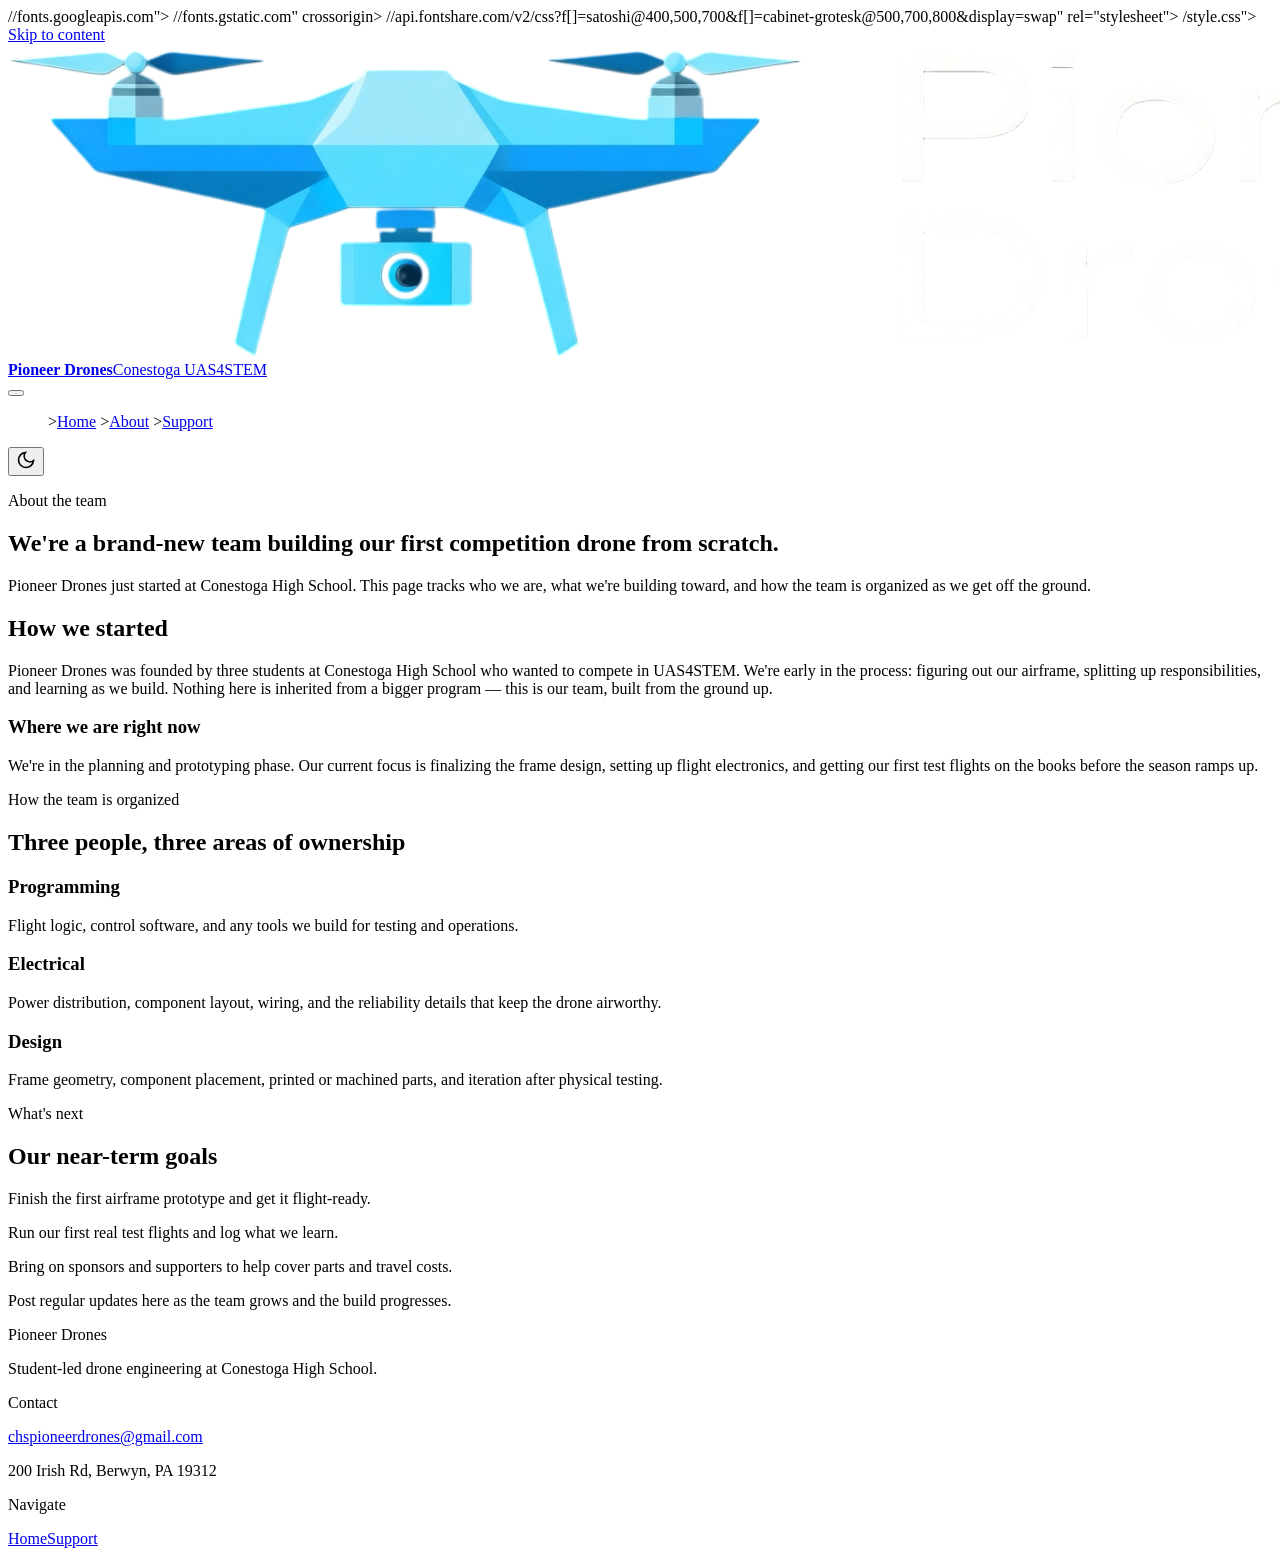
==== commit 2990d67a: "Update about.html" ====
--- a/about.html
+++ b/about.html
@@ -4,56 +4,56 @@
 <meta charset="UTF-8">
 <meta name="viewport" content="width=device-width, initial-scale=1.0">
 <title>About | Pioneer Drones</title>
-<meta name="description" content="Learn how Pioneer Drones is organizing its student engineering team for UAS4STEM at Conestoga High School.">
-<link rel="preconnect" href="https://fonts.googleapis.com">
-<link rel="preconnect" href="https://fonts.gstatic.com" crossorigin>
-<link href="https://api.fontshare.com/v2/css?f[]=satoshi@400,500,700&f[]=cabinet-grotesk@500,700,800&display=swap" rel="stylesheet">
-<link rel="stylesheet" href="css/style.css">
+<meta name="description" content="Pioneer Drones is a new student-led drone engineering team at Conestoga High School, starting from the ground up for UAS4STEM.">
+//fonts.googleapis.com">
+//fonts.gstatic.com" crossorigin>
+//api.fontshare.com/v2/css?f[]=satoshi@400,500,700&f[]=cabinet-grotesk@500,700,800&display=swap" rel="stylesheet">
+/style.css">
 </head>
 <body>
 <a class="skip-link" href="#main">Skip to content</a>
 <header class="site-header">
 <div class="shell header-inner">
 <a href="index.html" class="brand" aria-label="Pioneer Drones home">
-<svg class="brand-mark" viewBox="0 0 64 64" aria-hidden="true"><path d="M32 7 12 18v12c0 13.2 7.8 23 20 27 12.2-4 20-13.8 20-27V18L32 7Z" fill="currentColor" opacity=".14"></path><path d="M32 12 18 20v9c0 9.8 5.4 17.3 14 20.5 8.6-3.2 14-10.7 14-20.5v-9L32 12Z" fill="none" stroke="currentColor" stroke-width="4"></path><path d="M24 30h16M32 22v16" stroke="currentColor" stroke-width="4" stroke-linecap="round"></path></svg>
+<img src="images/logo.png" alt="Pioneer Drones logo" class="brand-logo">
 <span class="brand-text"><strong>Pioneer Drones</strong><span>Conestoga UAS4STEM</span></span>
 </a>
 <nav class="primary-nav" aria-label="Primary navigation">
 <button class="nav-toggle" id="navToggle" aria-expanded="false" aria-controls="navMenu" aria-label="Open menu"><span></span><span></span><span></span></button>
 <ul class="nav-menu" id="navMenu">
-<li><a href="index.html">Home</a></li>
-<li><a href="about.html" aria-current="page">About</a></li>
-<li><a href="donate.html">Support</a></li>
+><a href="index.html">Home</a></li>
+><a href="about.html" aria-current="page">About</a></li>
+><a href="donate.html">Support</a></li>
 </ul>
 </nav>
 <button class="theme-toggle" data-theme-toggle aria-label="Switch color theme" type="button"><svg width="20" height="20" viewBox="0 0 24 24" fill="none" stroke="currentColor" stroke-width="2"><path d="M21 12.79A9 9 0 1 1 11.21 3 7 7 0 0 0 21 12.79z"></path></svg></button>
 </div>
 </header>
 <main id="main">
-<section class="page-hero shell narrow">
+<section class="page-hero shell narrow reveal">
 <p class="eyebrow">About the team</p>
-<h1>We want the website to sound like an engineering team, not a sci-fi ad.</h1>
-<p>This page explains what Pioneer Drones is, how the team is structured, and what kind of work visitors should expect to see as the season progresses.</p>
+<h1>We're a brand-new team building our first competition drone from scratch.</h1>
+<p>Pioneer Drones just started at Conestoga High School. This page tracks who we are, what we're building toward, and how the team is organized as we get off the ground.</p>
 </section>
 <section class="section shell split-section">
-<div><h2>Who we are</h2><p>Pioneer Drones is a student-led effort at Conestoga High School focused on building and improving drones for UAS4STEM. The team combines programming, design, and electrical work instead of treating the drone like a single black-box product.</p></div>
-<div class="note-card"><h3>Why this redesign works better</h3><p>The old version leaned on generic hype language. This version explains real responsibilities, concrete goals, and how support connects to actual team progress.</p></div>
+<div class="reveal"><h2>How we started</h2><p>Pioneer Drones was founded by three students at Conestoga High School who wanted to compete in UAS4STEM. We're early in the process: figuring out our airframe, splitting up responsibilities, and learning as we build. Nothing here is inherited from a bigger program — this is our team, built from the ground up.</p></div>
+<div class="note-card reveal"><h3>Where we are right now</h3><p>We're in the planning and prototyping phase. Our current focus is finalizing the frame design, setting up flight electronics, and getting our first test flights on the books before the season ramps up.</p></div>
 </section>
 <section class="section shell">
-<div class="section-heading"><p class="eyebrow">How the team works</p><h2>Clear responsibilities make student projects feel credible.</h2></div>
+<div class="section-heading reveal"><p class="eyebrow">How the team is organized</p><h2>Three people, three areas of ownership</h2></div>
 <div class="stack-grid">
-<article class="info-card"><h3>Programming</h3><p>Flight logic, control software, and whatever tools the team builds for testing and operations.</p></article>
-<article class="info-card"><h3>Electrical</h3><p>Power distribution, component layout, wiring decisions, and the reliability details that keep a drone airworthy.</p></article>
-<article class="info-card"><h3>Design</h3><p>Frame geometry, component placement, printed or machined parts, and iteration after physical testing.</p></article>
+<article class="info-card reveal"><h3>Programming</h3><p>Flight logic, control software, and any tools we build for testing and operations.</p></article>
+<article class="info-card reveal"><h3>Electrical</h3><p>Power distribution, component layout, wiring, and the reliability details that keep the drone airworthy.</p></article>
+<article class="info-card reveal"><h3>Design</h3><p>Frame geometry, component placement, printed or machined parts, and iteration after physical testing.</p></article>
 </div>
 </section>
 <section class="section shell narrow">
-<div class="section-heading"><p class="eyebrow">What to add next</p><h2>Content that will make the website stronger</h2></div>
+<div class="section-heading reveal"><p class="eyebrow">What's next</p><h2>Our near-term goals</h2></div>
 <div class="check-list">
-<p>Replace generic drone images with real team photos, CAD renders, or testing shots.</p>
-<p>Add a build log or updates section with dated milestones.</p>
-<p>Show sponsor needs in plain language, such as materials, electronics, batteries, tools, or travel costs.</p>
-<p>Link real social accounts only if the team actually uses them.</p>
+<p>Finish the first airframe prototype and get it flight-ready.</p>
+<p>Run our first real test flights and log what we learn.</p>
+<p>Bring on sponsors and supporters to help cover parts and travel costs.</p>
+<p>Post regular updates here as the team grows and the build progresses.</p>
 </div>
 </section>
 </main>
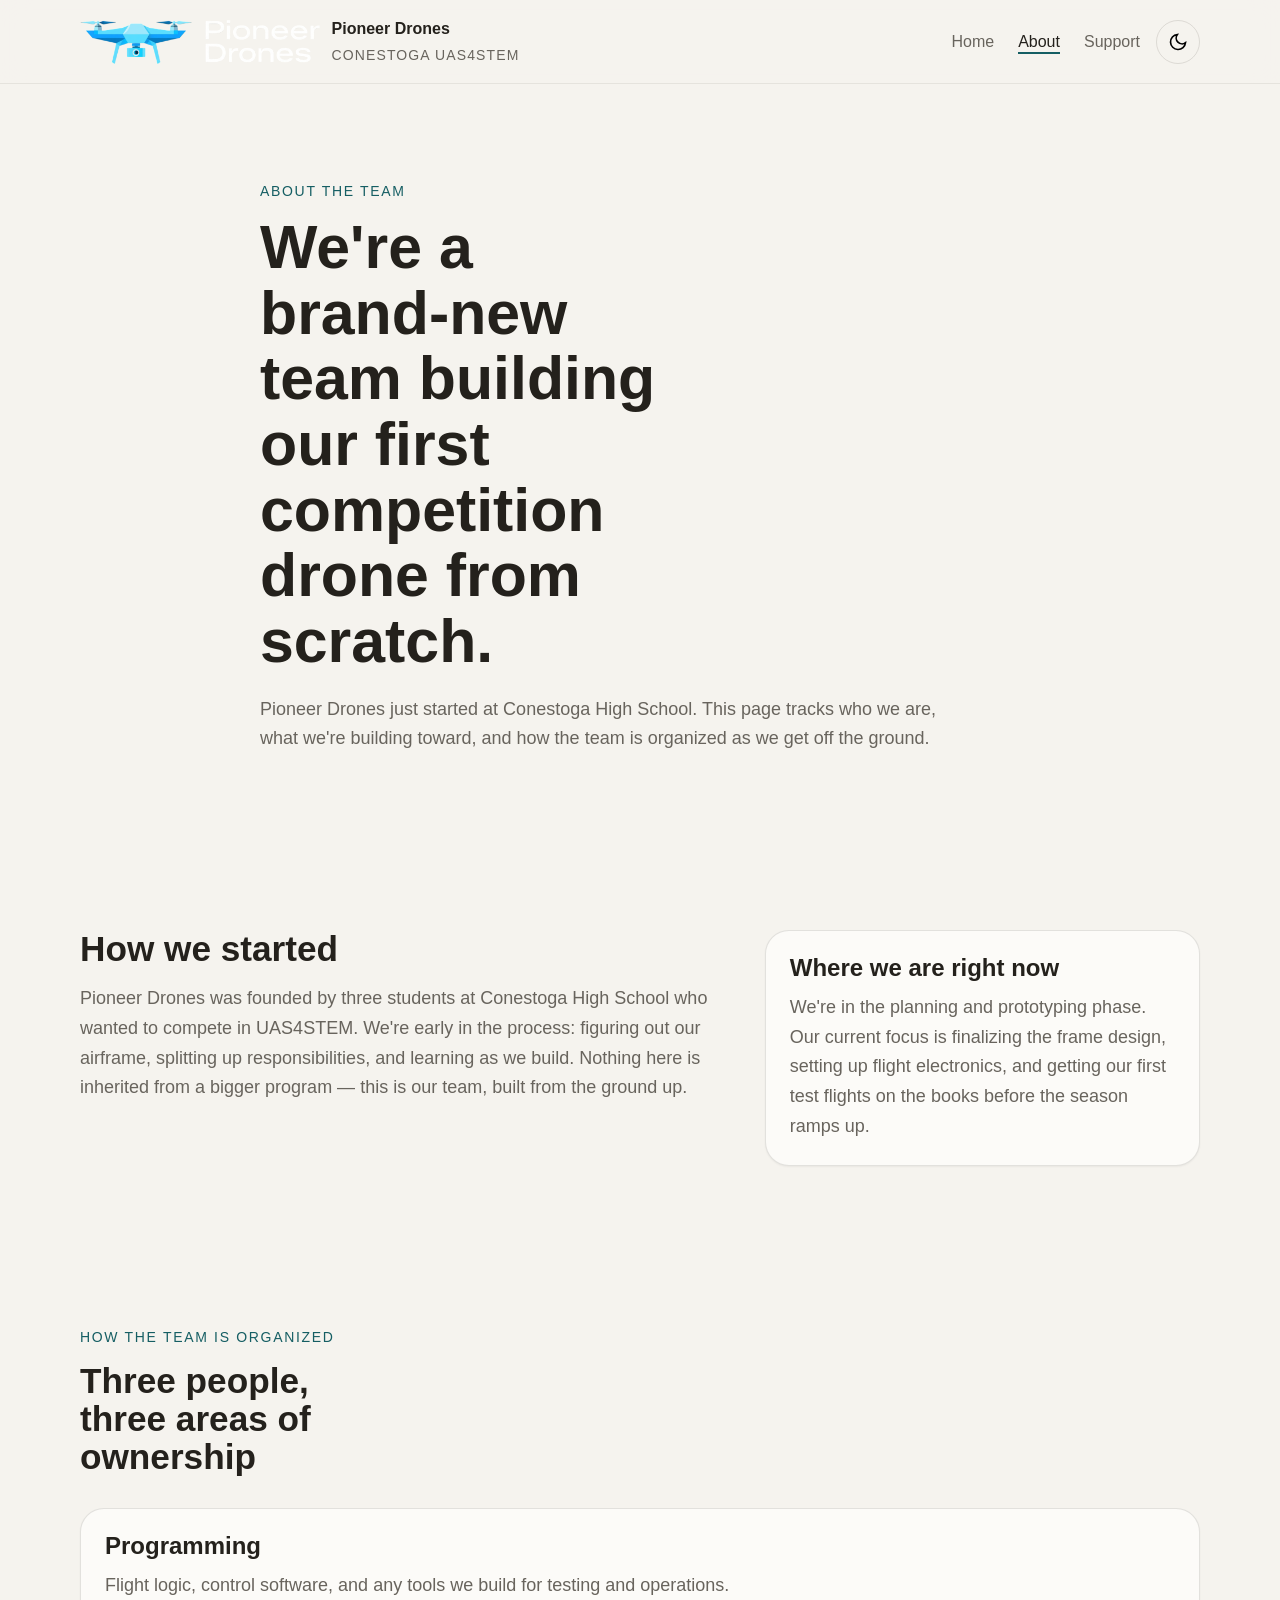
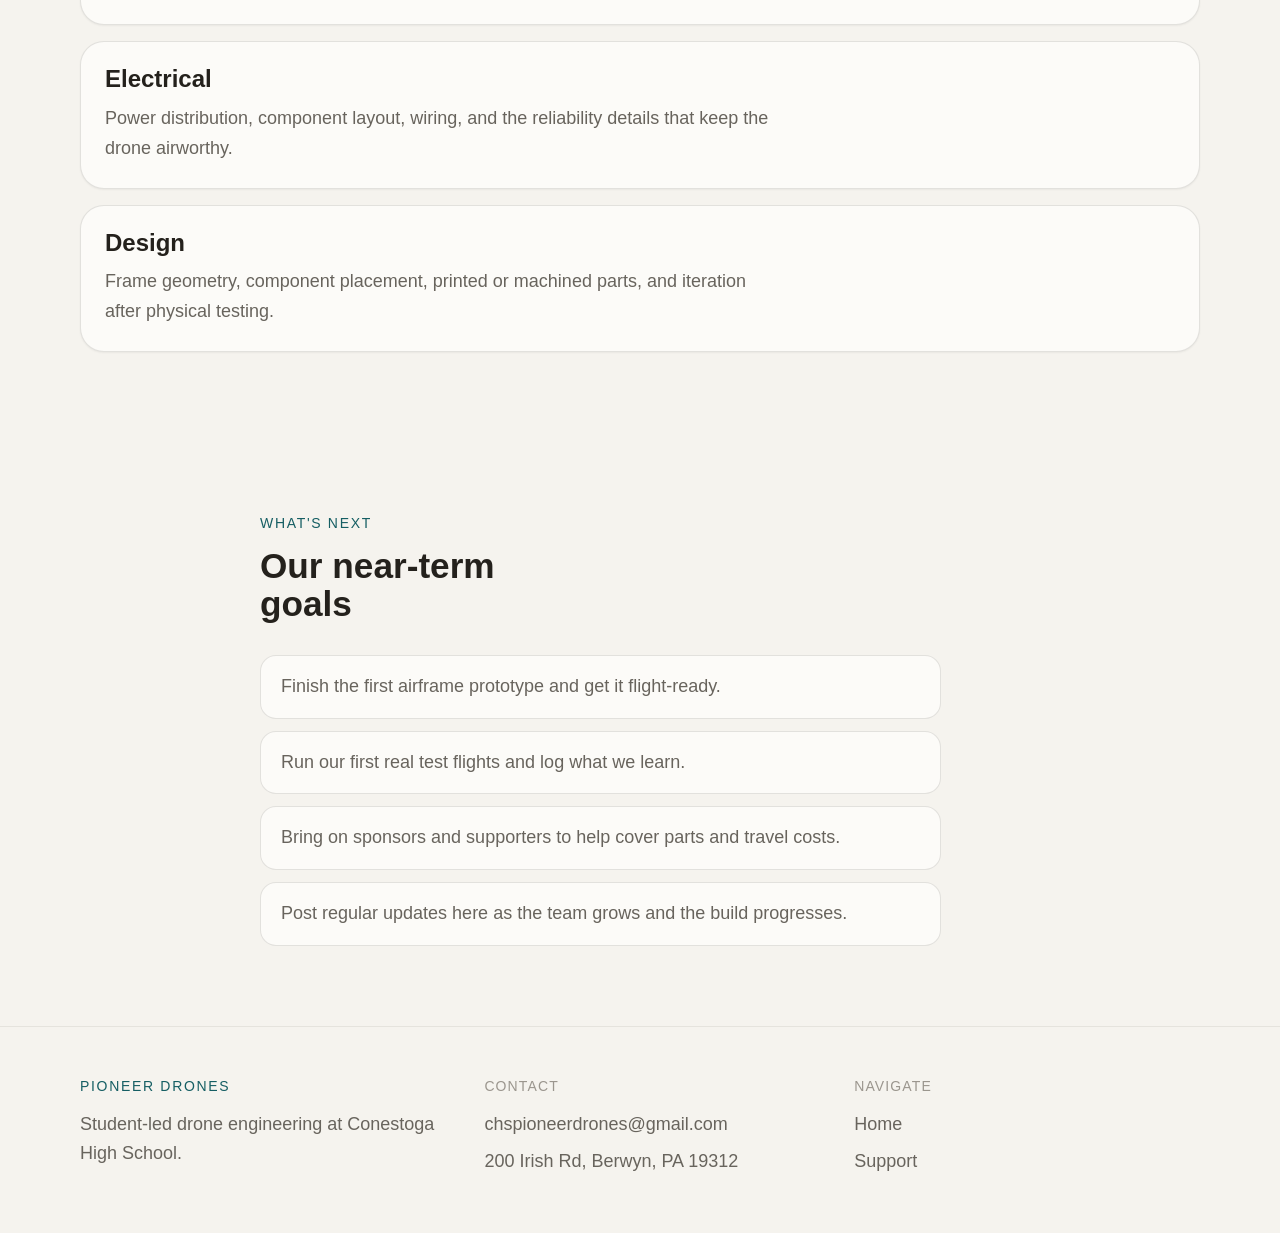
==== commit 7a7ef374: "Update about.html" ====
--- a/about.html
+++ b/about.html
@@ -5,10 +5,10 @@
 <meta name="viewport" content="width=device-width, initial-scale=1.0">
 <title>About | Pioneer Drones</title>
 <meta name="description" content="Pioneer Drones is a new student-led drone engineering team at Conestoga High School, starting from the ground up for UAS4STEM.">
-//fonts.googleapis.com">
-//fonts.gstatic.com" crossorigin>
-//api.fontshare.com/v2/css?f[]=satoshi@400,500,700&f[]=cabinet-grotesk@500,700,800&display=swap" rel="stylesheet">
-/style.css">
+<link rel="preconnect" href="https://fonts.googleapis.com">
+<link rel="preconnect" href="https://fonts.gstatic.com" crossorigin>
+<link href="https://api.fontshare.com/v2/css?f[]=satoshi@400,500,700&f[]=cabinet-grotesk@500,700,800&display=swap" rel="stylesheet">
+<link rel="stylesheet" href="css/style.css">
 </head>
 <body>
 <a class="skip-link" href="#main">Skip to content</a>
@@ -21,9 +21,9 @@
 <nav class="primary-nav" aria-label="Primary navigation">
 <button class="nav-toggle" id="navToggle" aria-expanded="false" aria-controls="navMenu" aria-label="Open menu"><span></span><span></span><span></span></button>
 <ul class="nav-menu" id="navMenu">
-><a href="index.html">Home</a></li>
-><a href="about.html" aria-current="page">About</a></li>
-><a href="donate.html">Support</a></li>
+<li><a href="index.html">Home</a></li>
+<li><a href="about.html" aria-current="page">About</a></li>
+<li><a href="donate.html">Support</a></li>
 </ul>
 </nav>
 <button class="theme-toggle" data-theme-toggle aria-label="Switch color theme" type="button"><svg width="20" height="20" viewBox="0 0 24 24" fill="none" stroke="currentColor" stroke-width="2"><path d="M21 12.79A9 9 0 1 1 11.21 3 7 7 0 0 0 21 12.79z"></path></svg></button>
--- a/css/style.css
+++ b/css/style.css
@@ -0,0 +1,534 @@
+:root, [data-theme="light"] {
+  --text-xs: clamp(0.75rem, 0.7rem + 0.25vw, 0.875rem);
+  --text-sm: clamp(0.875rem, 0.8rem + 0.35vw, 1rem);
+  --text-base: clamp(1rem, 0.95rem + 0.25vw, 1.125rem);
+  --text-lg: clamp(1.125rem, 1rem + 0.75vw, 1.5rem);
+  --text-xl: clamp(1.5rem, 1.2rem + 1.25vw, 2.25rem);
+  --text-2xl: clamp(2.2rem, 1.4rem + 3vw, 4.4rem);
+  --space-1: 0.25rem; --space-2: 0.5rem; --space-3: 0.75rem; --space-4: 1rem;
+  --space-5: 1.25rem; --space-6: 1.5rem; --space-8: 2rem; --space-10: 2.5rem;
+  --space-12: 3rem; --space-16: 4rem; --space-20: 5rem; --space-24: 6rem;
+  --color-bg: #f5f3ee; --color-surface: #fcfbf8; --color-surface-2: #efebe4;
+  --color-surface-offset: #e5e0d8; --color-border: rgba(40,37,29,0.12);
+  --color-divider: rgba(40,37,29,0.08); --color-text: #24211c;
+  --color-text-muted: #68645d; --color-text-faint: #9b968e;
+  --color-primary: #155e63; --color-primary-hover: #104b4f;
+  --color-text-inverse: #f8f7f3;
+  --radius-sm: 0.375rem; --radius-md: 0.75rem; --radius-lg: 1rem; --radius-xl: 1.5rem; --radius-full: 999px;
+  --shadow-sm: 0 1px 2px rgba(24,21,16,0.05); --shadow-md: 0 12px 30px rgba(24,21,16,0.08);
+  --content-wide: 1120px; --content-narrow: 760px;
+  --font-display: 'Cabinet Grotesk','Inter',sans-serif;
+  --font-body: 'Satoshi','Inter',sans-serif;
+  --transition-interactive: 180ms cubic-bezier(0.16,1,0.3,1);
+}
+[data-theme="dark"] {
+  --color-bg: #171614; --color-surface: #1d1c1a; --color-surface-2: #23211f;
+  --color-surface-offset: #2b2825; --color-border: rgba(244,241,235,0.12);
+  --color-divider: rgba(244,241,235,0.08); --color-text: #ece9e2;
+  --color-text-muted: #b3aea6; --color-text-faint: #817b74;
+  --color-primary: #69aab0; --color-primary-hover: #88bcc1;
+  --color-text-inverse: #181715;
+  --shadow-sm: 0 1px 2px rgba(0,0,0,0.18); --shadow-md: 0 12px 30px rgba(0,0,0,0.28);
+}
+@media (prefers-color-scheme: dark) {
+  :root:not([data-theme]) {
+    --color-bg: #171614; --color-surface: #1d1c1a; --color-surface-2: #23211f;
+    --color-surface-offset: #2b2825; --color-border: rgba(244,241,235,0.12);
+    --color-divider: rgba(244,241,235,0.08); --color-text: #ece9e2;
+    --color-text-muted: #b3aea6; --color-text-faint: #817b74;
+    --color-primary: #69aab0; --color-primary-hover: #88bcc1;
+    --color-text-inverse: #181715;
+  }
+}
+*,*::before,*::after{box-sizing:border-box;margin:0;padding:0}
+html{scroll-behavior:smooth;-webkit-text-size-adjust:none;text-size-adjust:none}
+body{min-height:100dvh;font-family:var(--font-body);font-size:var(--text-base);line-height:1.65;background:var(--color-bg);color:var(--color-text)}
+img,svg{display:block;max-width:100%}
+a{color:inherit;text-decoration:none}
+button,input,textarea,select{font:inherit}
+button{border:0;background:none;cursor:pointer}
+p{max-width:68ch;color:var(--color-text-muted)}
+h1,h2,h3{font-family:var(--font-display);line-height:1.08;color:var(--color-text)}
+:focus-visible{outline:2px solid var(--color-primary);outline-offset:3px;border-radius:var(--radius-sm)}
+.skip-link{position:absolute;left:var(--space-4);top:-3rem;background:var(--color-primary);color:var(--color-text-inverse);padding:var(--space-2) var(--space-3);border-radius:var(--radius-sm);z-index:100}
+.skip-link:focus{top:var(--space-4)}
+.shell{width:min(calc(100% - 2rem),var(--content-wide));margin:0 auto}
+.narrow{max-width:var(--content-narrow)}
+.site-header{position:sticky;top:0;z-index:50;background:color-mix(in srgb, var(--color-bg) 86%, transparent);backdrop-filter:blur(14px);border-bottom:1px solid var(--color-divider)}
+.header-inner{display:grid;grid-template-columns:auto 1fr auto;gap:var(--space-4);align-items:center;padding:var(--space-4) 0}
+.brand{display:inline-flex;align-items:center;gap:var(--space-3)}
+.brand-mark{width:2.75rem;height:2.75rem;color:var(--color-primary)}
+.brand-text{display:grid;gap:.1rem}
+.brand-text strong{font-family:var(--font-display);font-size:var(--text-sm);color:var(--color-text)}
+.brand-text span{font-size:var(--text-xs);color:var(--color-text-muted);text-transform:uppercase;letter-spacing:.08em}
+.primary-nav{justify-self:end}
+.nav-menu{display:flex;align-items:center;gap:var(--space-6);list-style:none}
+.nav-menu a{font-size:var(--text-sm);color:var(--color-text-muted)}
+.nav-menu a[aria-current="page"],.nav-menu a:hover{color:var(--color-text)}
+.nav-toggle{display:none;flex-direction:column;gap:.28rem;padding:var(--space-2)}
+.nav-toggle span{width:1.4rem;height:2px;border-radius:var(--radius-full);background:var(--color-text)}
+.theme-toggle{width:2.75rem;height:2.75rem;border:1px solid var(--color-border);border-radius:var(--radius-full);display:inline-flex;align-items:center;justify-content:center}
+.theme-toggle:hover{background:var(--color-surface-2)}
+.hero,.page-hero{padding-block:clamp(var(--space-16),10vw,var(--space-24))}
+.hero{display:grid;grid-template-columns:1.4fr .8fr;gap:var(--space-10);align-items:end}
+.eyebrow{font-size:var(--text-xs);letter-spacing:.12em;text-transform:uppercase;color:var(--color-primary);margin-bottom:var(--space-3)}
+.hero h1,.page-hero h1{font-size:var(--text-2xl);max-width:12ch;margin-bottom:var(--space-5)}
+.hero-text,.page-hero p:last-child{font-size:var(--text-base)}
+.hero-actions{display:flex;gap:var(--space-3);flex-wrap:wrap;margin-top:var(--space-6)}
+.hero-panel,.note-card,.info-card,.member-row,.support-panel{background:var(--color-surface);border:1px solid var(--color-border);border-radius:var(--radius-xl);box-shadow:var(--shadow-sm)}
+.hero-panel{padding:var(--space-6);display:grid;gap:var(--space-5)}
+.stat-block{padding-bottom:var(--space-5);border-bottom:1px solid var(--color-divider)}
+.stat-block:last-child{padding-bottom:0;border-bottom:0}
+.stat-label{display:block;margin-bottom:var(--space-2);font-size:var(--text-xs);text-transform:uppercase;letter-spacing:.08em;color:var(--color-text-faint)}
+.stat-block strong{font-family:var(--font-display);font-size:var(--text-lg);font-weight:700}
+.button{display:inline-flex;align-items:center;justify-content:center;min-height:44px;padding:.8rem 1.15rem;border-radius:var(--radius-full);font-size:var(--text-sm);font-weight:700;transition:transform var(--transition-interactive),background var(--transition-interactive),color var(--transition-interactive),border-color var(--transition-interactive)}
+.button:hover{transform:translateY(-1px)}
+.button-primary{background:var(--color-primary);color:var(--color-text-inverse)}
+.button-primary:hover{background:var(--color-primary-hover)}
+.button-secondary{border:1px solid var(--color-border);background:var(--color-surface)}
+.button-secondary:hover{background:var(--color-surface-2)}
+.section{padding-block:clamp(var(--space-12),8vw,var(--space-20))}
+.section-heading{margin-bottom:var(--space-8)}
+.section-heading h2,.split-section h2{font-size:var(--text-xl);max-width:16ch;margin-bottom:var(--space-4)}
+.split-section{display:grid;grid-template-columns:1.2fr .8fr;gap:var(--space-8);align-items:start}
+.note-card,.info-card,.support-panel,.support-card,.member-row{padding:var(--space-6)}
+.note-card h3,.info-card h3,.member-row h3,.support-panel h2{font-size:var(--text-lg);margin-bottom:var(--space-3)}
+.card-grid{display:grid;gap:var(--space-4)}
+.card-grid-uneven{grid-template-columns:1.2fr 1fr 1fr}
+.info-card-large{background:var(--color-surface-2)}
+.timeline-section .narrow{margin-bottom:var(--space-8)}
+.timeline-list{display:grid;gap:var(--space-4)}
+.timeline-item{display:grid;grid-template-columns:96px 1fr;gap:var(--space-5);padding:var(--space-5) 0;border-top:1px solid var(--color-divider)}
+.timeline-item:last-child{border-bottom:1px solid var(--color-divider)}
+.timeline-date{font-size:var(--text-xs);text-transform:uppercase;letter-spacing:.1em;color:var(--color-text-faint);padding-top:.35rem}
+.timeline-item h3{font-size:var(--text-lg);margin-bottom:var(--space-2)}
+.member-list,.stack-grid{display:grid;gap:var(--space-4)}
+.check-list{display:grid;gap:var(--space-3)}
+.check-list p{padding:var(--space-4) var(--space-5);border:1px solid var(--color-border);border-radius:var(--radius-lg);background:var(--color-surface)}
+.support-layout{display:grid;grid-template-columns:1fr .9fr;gap:var(--space-6)}
+.site-footer{padding:var(--space-12) 0;border-top:1px solid var(--color-divider)}
+.footer-grid{display:grid;grid-template-columns:1.1fr 1fr 1fr;gap:var(--space-6)}
+.footer-label{font-size:var(--text-xs);text-transform:uppercase;letter-spacing:.08em;color:var(--color-text-faint);margin-bottom:var(--space-3)}
+.site-footer a{display:block;margin-bottom:var(--space-2);color:var(--color-text-muted)}
+.site-footer a:hover{color:var(--color-text)}
+@media (max-width:900px){
+  .header-inner{grid-template-columns:auto auto auto}
+  .primary-nav{position:relative}
+  .nav-toggle{display:inline-flex}
+  .nav-menu{display:none;position:absolute;right:0;top:calc(100% + var(--space-3));min-width:12rem;padding:var(--space-4);border:1px solid var(--color-border);border-radius:var(--radius-lg);background:var(--color-surface);box-shadow:var(--shadow-md);flex-direction:column;align-items:flex-start;gap:var(--space-3)}
+  .nav-menu.open{display:flex}
+  .hero,.split-section,.support-layout,.footer-grid,.card-grid-uneven{grid-template-columns:1fr}
+  .hero h1,.page-hero h1{max-width:14ch}
+}
+@media (max-width:640px){
+  .shell{width:min(calc(100% - 1.25rem),var(--content-wide))}
+  .header-inner{gap:var(--space-2)}
+  .brand-text span{display:none}
+  .hero-actions{flex-direction:column;align-items:stretch}
+  .button{width:100%}
+  .timeline-item{grid-template-columns:1fr;gap:var(--space-2)}
+}
+@media (prefers-reduced-motion:reduce){
+  *,*::before,*::after{animation-duration:.01ms!important;animation-iteration-count:1!important;transition-duration:.01ms!important;scroll-behavior:auto!important}
+}
+
+/* Hero image layout */
+.hero-with-image {
+  grid-template-columns: 1.15fr 0.85fr;
+  gap: var(--space-10);
+  align-items: center;
+}
+.hero-media {
+  border-radius: var(--radius-xl);
+  overflow: hidden;
+  box-shadow: var(--shadow-md);
+  border: 1px solid var(--color-border);
+}
+.hero-media img {
+  width: 100%;
+  height: 100%;
+  object-fit: cover;
+  aspect-ratio: 4 / 3;
+}
+@media (max-width: 900px) {
+  .hero-with-image {
+    grid-template-columns: 1fr;
+  }
+  .hero-media {
+    order: -1;
+  }
+  .hero-media img {
+    aspect-ratio: 16 / 9;
+  }
+}
+
+/* Header logo image */
+.brand-logo {
+  height: 2.75rem;
+  width: auto;
+  object-fit: contain;
+}
+
+/* Big logo banner with overlay text */
+.logo-banner {
+  position: relative;
+  width: 100%;
+  max-height: 380px;
+  overflow: hidden;
+}
+.logo-banner-img {
+  width: 100%;
+  height: 380px;
+  object-fit: cover;
+  filter: brightness(0.55);
+}
+.logo-banner-text {
+  position: absolute;
+  inset: 0;
+  display: flex;
+  flex-direction: column;
+  align-items: center;
+  justify-content: center;
+  text-align: center;
+  color: var(--color-text-inverse);
+}
+.logo-banner-text .eyebrow {
+  color: var(--color-text-inverse);
+  font-size: var(--text-lg);
+  letter-spacing: 0.06em;
+}
+.logo-banner-sub {
+  font-size: var(--text-sm);
+  text-transform: uppercase;
+  letter-spacing: 0.12em;
+  color: var(--color-text-inverse);
+  opacity: 0.85;
+}
+
+/* Scroll reveal animation */
+.reveal {
+  opacity: 0;
+  transform: translateY(24px);
+  transition: opacity 700ms cubic-bezier(0.16, 1, 0.3, 1), transform 700ms cubic-bezier(0.16, 1, 0.3, 1);
+}
+.reveal.is-visible {
+  opacity: 1;
+  transform: translateY(0);
+}
+
+/* Hover effects across the site */
+.nav-menu a {
+  position: relative;
+}
+.nav-menu a::after {
+  content: '';
+  position: absolute;
+  left: 0;
+  bottom: -4px;
+  width: 0;
+  height: 2px;
+  background: var(--color-primary);
+  transition: width 220ms ease;
+}
+.nav-menu a:hover::after,
+.nav-menu a[aria-current="page"]::after {
+  width: 100%;
+}
+
+.info-card,
+.note-card,
+.member-row,
+.timeline-item {
+  transition: transform 220ms cubic-bezier(0.16, 1, 0.3, 1), box-shadow 220ms cubic-bezier(0.16, 1, 0.3, 1), border-color 220ms ease;
+}
+.info-card:hover,
+.note-card:hover,
+.member-row:hover {
+  transform: translateY(-4px);
+  box-shadow: var(--shadow-md);
+  border-color: var(--color-primary);
+}
+.timeline-item:hover {
+  transform: translateX(4px);
+}
+
+.button {
+  transition: transform 180ms cubic-bezier(0.16, 1, 0.3, 1), box-shadow 180ms ease, background 180ms ease;
+}
+.button:hover {
+  transform: translateY(-2px) scale(1.02);
+  box-shadow: var(--shadow-md);
+}
+
+.hero-media img {
+  transition: transform 500ms cubic-bezier(0.16, 1, 0.3, 1);
+}
+.hero-media:hover img {
+  transform: scale(1.03);
+}
+
+.theme-toggle,
+.nav-toggle {
+  transition: transform 180ms ease, background 180ms ease;
+}
+.theme-toggle:hover {
+  transform: rotate(20deg);
+}
+.nav-toggle:hover {
+  transform: scale(1.08);
+}
+
+@media (prefers-reduced-motion: reduce) {
+  .reveal {
+    opacity: 1;
+    transform: none;
+    transition: none;
+  }
+}
+
+/* Header logo image */
+.brand-logo {
+  height: 2.75rem;
+  width: auto;
+  object-fit: contain;
+}
+
+/* Big logo banner with overlay text */
+.logo-banner {
+  position: relative;
+  width: 100%;
+  max-height: 380px;
+  overflow: hidden;
+}
+.logo-banner-img {
+  width: 100%;
+  height: 380px;
+  object-fit: cover;
+  filter: brightness(0.55);
+}
+.logo-banner-text {
+  position: absolute;
+  inset: 0;
+  display: flex;
+  flex-direction: column;
+  align-items: center;
+  justify-content: center;
+  text-align: center;
+  color: var(--color-text-inverse);
+}
+.logo-banner-text .eyebrow {
+  color: var(--color-text-inverse);
+  font-size: var(--text-lg);
+  letter-spacing: 0.06em;
+}
+.logo-banner-sub {
+  font-size: var(--text-sm);
+  text-transform: uppercase;
+  letter-spacing: 0.12em;
+  color: var(--color-text-inverse);
+  opacity: 0.85;
+}
+
+/* Scroll reveal animation */
+.reveal {
+  opacity: 0;
+  transform: translateY(24px);
+  transition: opacity 700ms cubic-bezier(0.16, 1, 0.3, 1), transform 700ms cubic-bezier(0.16, 1, 0.3, 1);
+}
+.reveal.is-visible {
+  opacity: 1;
+  transform: translateY(0);
+}
+
+/* Hover effects across the site */
+.nav-menu a {
+  position: relative;
+}
+.nav-menu a::after {
+  content: '';
+  position: absolute;
+  left: 0;
+  bottom: -4px;
+  width: 0;
+  height: 2px;
+  background: var(--color-primary);
+  transition: width 220ms ease;
+}
+.nav-menu a:hover::after,
+.nav-menu a[aria-current="page"]::after {
+  width: 100%;
+}
+
+.info-card,
+.note-card,
+.member-row,
+.timeline-item {
+  transition: transform 220ms cubic-bezier(0.16, 1, 0.3, 1), box-shadow 220ms cubic-bezier(0.16, 1, 0.3, 1), border-color 220ms ease;
+}
+.info-card:hover,
+.note-card:hover,
+.member-row:hover {
+  transform: translateY(-4px);
+  box-shadow: var(--shadow-md);
+  border-color: var(--color-primary);
+}
+.timeline-item:hover {
+  transform: translateX(4px);
+}
+
+.button {
+  transition: transform 180ms cubic-bezier(0.16, 1, 0.3, 1), box-shadow 180ms ease, background 180ms ease;
+}
+.button:hover {
+  transform: translateY(-2px) scale(1.02);
+  box-shadow: var(--shadow-md);
+}
+
+.hero-media img {
+  transition: transform 500ms cubic-bezier(0.16, 1, 0.3, 1);
+}
+.hero-media:hover img {
+  transform: scale(1.03);
+}
+
+.theme-toggle,
+.nav-toggle {
+  transition: transform 180ms ease, background 180ms ease;
+}
+.theme-toggle:hover {
+  transform: rotate(20deg);
+}
+.nav-toggle:hover {
+  transform: scale(1.08);
+}
+
+@media (prefers-reduced-motion: reduce) {
+  .reveal {
+    opacity: 1;
+    transform: none;
+    transition: none;
+  }
+}
+/* Header logo image */
+.brand-logo {
+  height: 2.75rem;
+  width: auto;
+  object-fit: contain;
+}
+
+/* Big logo banner with overlay text */
+.logo-banner {
+  position: relative;
+  width: 100%;
+  max-height: 380px;
+  overflow: hidden;
+}
+.logo-banner-img {
+  width: 100%;
+  height: 380px;
+  object-fit: cover;
+  filter: brightness(0.55);
+}
+.logo-banner-text {
+  position: absolute;
+  inset: 0;
+  display: flex;
+  flex-direction: column;
+  align-items: center;
+  justify-content: center;
+  text-align: center;
+  color: var(--color-text-inverse);
+}
+.logo-banner-text .eyebrow {
+  color: var(--color-text-inverse);
+  font-size: var(--text-lg);
+  letter-spacing: 0.06em;
+}
+.logo-banner-sub {
+  font-size: var(--text-sm);
+  text-transform: uppercase;
+  letter-spacing: 0.12em;
+  color: var(--color-text-inverse);
+  opacity: 0.85;
+}
+
+/* Scroll reveal animation */
+.reveal {
+  opacity: 0;
+  transform: translateY(24px);
+  transition: opacity 700ms cubic-bezier(0.16, 1, 0.3, 1), transform 700ms cubic-bezier(0.16, 1, 0.3, 1);
+}
+.reveal.is-visible {
+  opacity: 1;
+  transform: translateY(0);
+}
+
+/* Hover effects across the site */
+.nav-menu a {
+  position: relative;
+}
+.nav-menu a::after {
+  content: '';
+  position: absolute;
+  left: 0;
+  bottom: -4px;
+  width: 0;
+  height: 2px;
+  background: var(--color-primary);
+  transition: width 220ms ease;
+}
+.nav-menu a:hover::after,
+.nav-menu a[aria-current="page"]::after {
+  width: 100%;
+}
+
+.info-card,
+.note-card,
+.member-row,
+.timeline-item {
+  transition: transform 220ms cubic-bezier(0.16, 1, 0.3, 1), box-shadow 220ms cubic-bezier(0.16, 1, 0.3, 1), border-color 220ms ease;
+}
+.info-card:hover,
+.note-card:hover,
+.member-row:hover {
+  transform: translateY(-4px);
+  box-shadow: var(--shadow-md);
+  border-color: var(--color-primary);
+}
+.timeline-item:hover {
+  transform: translateX(4px);
+}
+
+.button {
+  transition: transform 180ms cubic-bezier(0.16, 1, 0.3, 1), box-shadow 180ms ease, background 180ms ease;
+}
+.button:hover {
+  transform: translateY(-2px) scale(1.02);
+  box-shadow: var(--shadow-md);
+}
+
+.hero-media img {
+  transition: transform 500ms cubic-bezier(0.16, 1, 0.3, 1);
+}
+.hero-media:hover img {
+  transform: scale(1.03);
+}
+
+.theme-toggle,
+.nav-toggle {
+  transition: transform 180ms ease, background 180ms ease;
+}
+.theme-toggle:hover {
+  transform: rotate(20deg);
+}
+.nav-toggle:hover {
+  transform: scale(1.08);
+}
+
+@media (prefers-reduced-motion: reduce) {
+  .reveal {
+    opacity: 1;
+    transform: none;
+    transition: none;
+  }
+}
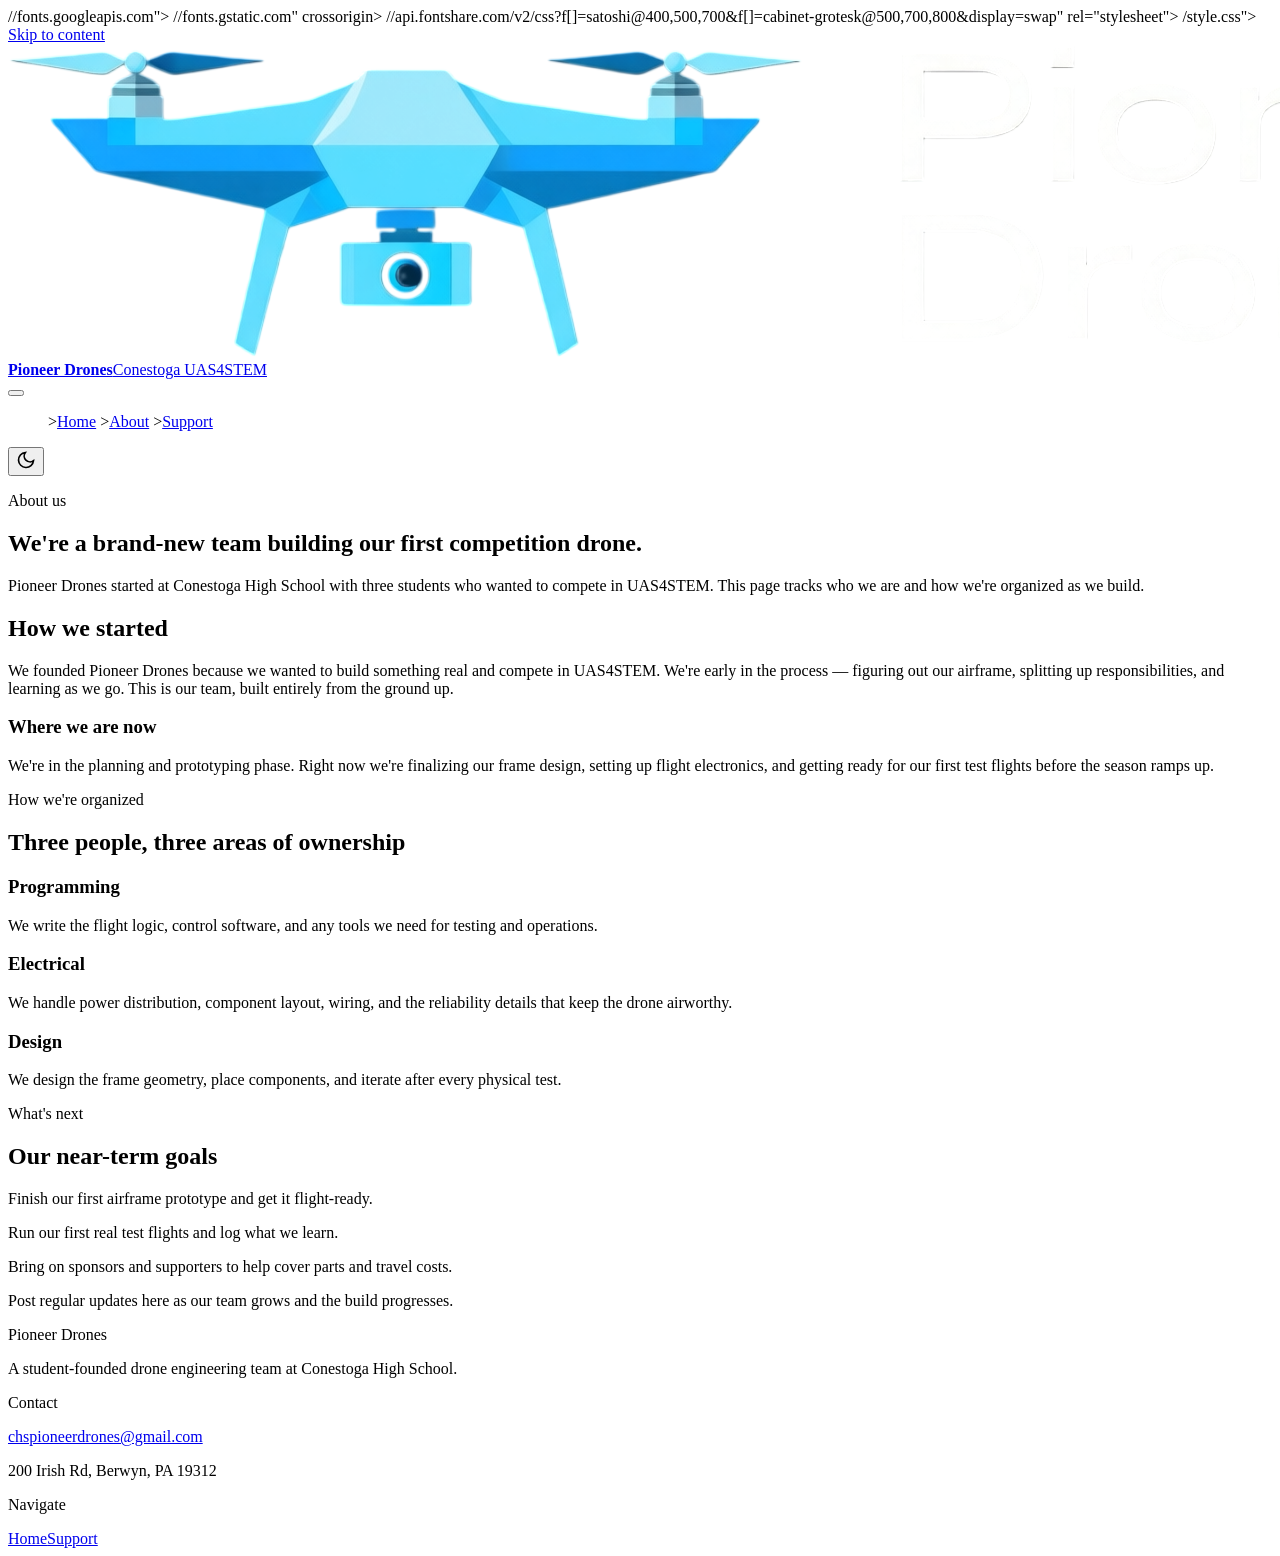
==== commit ecb07a51: "Update about.html" ====
--- a/about.html
+++ b/about.html
@@ -5,10 +5,10 @@
 <meta name="viewport" content="width=device-width, initial-scale=1.0">
 <title>About | Pioneer Drones</title>
 <meta name="description" content="Pioneer Drones is a new student-led drone engineering team at Conestoga High School, starting from the ground up for UAS4STEM.">
-<link rel="preconnect" href="https://fonts.googleapis.com">
-<link rel="preconnect" href="https://fonts.gstatic.com" crossorigin>
-<link href="https://api.fontshare.com/v2/css?f[]=satoshi@400,500,700&f[]=cabinet-grotesk@500,700,800&display=swap" rel="stylesheet">
-<link rel="stylesheet" href="css/style.css">
+//fonts.googleapis.com">
+//fonts.gstatic.com" crossorigin>
+//api.fontshare.com/v2/css?f[]=satoshi@400,500,700&f[]=cabinet-grotesk@500,700,800&display=swap" rel="stylesheet">
+/style.css">
 </head>
 <body>
 <a class="skip-link" href="#main">Skip to content</a>
@@ -21,9 +21,9 @@
 <nav class="primary-nav" aria-label="Primary navigation">
 <button class="nav-toggle" id="navToggle" aria-expanded="false" aria-controls="navMenu" aria-label="Open menu"><span></span><span></span><span></span></button>
 <ul class="nav-menu" id="navMenu">
-<li><a href="index.html">Home</a></li>
-<li><a href="about.html" aria-current="page">About</a></li>
-<li><a href="donate.html">Support</a></li>
+><a href="index.html">Home</a></li>
+><a href="about.html" aria-current="page">About</a></li>
+><a href="donate.html">Support</a></li>
 </ul>
 </nav>
 <button class="theme-toggle" data-theme-toggle aria-label="Switch color theme" type="button"><svg width="20" height="20" viewBox="0 0 24 24" fill="none" stroke="currentColor" stroke-width="2"><path d="M21 12.79A9 9 0 1 1 11.21 3 7 7 0 0 0 21 12.79z"></path></svg></button>
@@ -31,35 +31,35 @@
 </header>
 <main id="main">
 <section class="page-hero shell narrow reveal">
-<p class="eyebrow">About the team</p>
-<h1>We're a brand-new team building our first competition drone from scratch.</h1>
-<p>Pioneer Drones just started at Conestoga High School. This page tracks who we are, what we're building toward, and how the team is organized as we get off the ground.</p>
+<p class="eyebrow">About us</p>
+<h1>We're a brand-new team building our first competition drone.</h1>
+<p>Pioneer Drones started at Conestoga High School with three students who wanted to compete in UAS4STEM. This page tracks who we are and how we're organized as we build.</p>
 </section>
 <section class="section shell split-section">
-<div class="reveal"><h2>How we started</h2><p>Pioneer Drones was founded by three students at Conestoga High School who wanted to compete in UAS4STEM. We're early in the process: figuring out our airframe, splitting up responsibilities, and learning as we build. Nothing here is inherited from a bigger program — this is our team, built from the ground up.</p></div>
-<div class="note-card reveal"><h3>Where we are right now</h3><p>We're in the planning and prototyping phase. Our current focus is finalizing the frame design, setting up flight electronics, and getting our first test flights on the books before the season ramps up.</p></div>
+<div class="reveal"><h2>How we started</h2><p>We founded Pioneer Drones because we wanted to build something real and compete in UAS4STEM. We're early in the process — figuring out our airframe, splitting up responsibilities, and learning as we go. This is our team, built entirely from the ground up.</p></div>
+<div class="note-card reveal"><h3>Where we are now</h3><p>We're in the planning and prototyping phase. Right now we're finalizing our frame design, setting up flight electronics, and getting ready for our first test flights before the season ramps up.</p></div>
 </section>
 <section class="section shell">
-<div class="section-heading reveal"><p class="eyebrow">How the team is organized</p><h2>Three people, three areas of ownership</h2></div>
+<div class="section-heading reveal"><p class="eyebrow">How we're organized</p><h2>Three people, three areas of ownership</h2></div>
 <div class="stack-grid">
-<article class="info-card reveal"><h3>Programming</h3><p>Flight logic, control software, and any tools we build for testing and operations.</p></article>
-<article class="info-card reveal"><h3>Electrical</h3><p>Power distribution, component layout, wiring, and the reliability details that keep the drone airworthy.</p></article>
-<article class="info-card reveal"><h3>Design</h3><p>Frame geometry, component placement, printed or machined parts, and iteration after physical testing.</p></article>
+<article class="info-card reveal"><h3>Programming</h3><p>We write the flight logic, control software, and any tools we need for testing and operations.</p></article>
+<article class="info-card reveal"><h3>Electrical</h3><p>We handle power distribution, component layout, wiring, and the reliability details that keep the drone airworthy.</p></article>
+<article class="info-card reveal"><h3>Design</h3><p>We design the frame geometry, place components, and iterate after every physical test.</p></article>
 </div>
 </section>
 <section class="section shell narrow">
 <div class="section-heading reveal"><p class="eyebrow">What's next</p><h2>Our near-term goals</h2></div>
 <div class="check-list">
-<p>Finish the first airframe prototype and get it flight-ready.</p>
+<p>Finish our first airframe prototype and get it flight-ready.</p>
 <p>Run our first real test flights and log what we learn.</p>
 <p>Bring on sponsors and supporters to help cover parts and travel costs.</p>
-<p>Post regular updates here as the team grows and the build progresses.</p>
+<p>Post regular updates here as our team grows and the build progresses.</p>
 </div>
 </section>
 </main>
 <footer class="site-footer">
 <div class="shell footer-grid">
-<div><p class="eyebrow">Pioneer Drones</p><p>Student-led drone engineering at Conestoga High School.</p></div>
+<div><p class="eyebrow">Pioneer Drones</p><p>A student-founded drone engineering team at Conestoga High School.</p></div>
 <div><p class="footer-label">Contact</p><a href="mailto:chspioneerdrones@gmail.com">chspioneerdrones@gmail.com</a><p>200 Irish Rd, Berwyn, PA 19312</p></div>
 <div><p class="footer-label">Navigate</p><a href="index.html">Home</a><a href="donate.html">Support</a></div>
 </div>
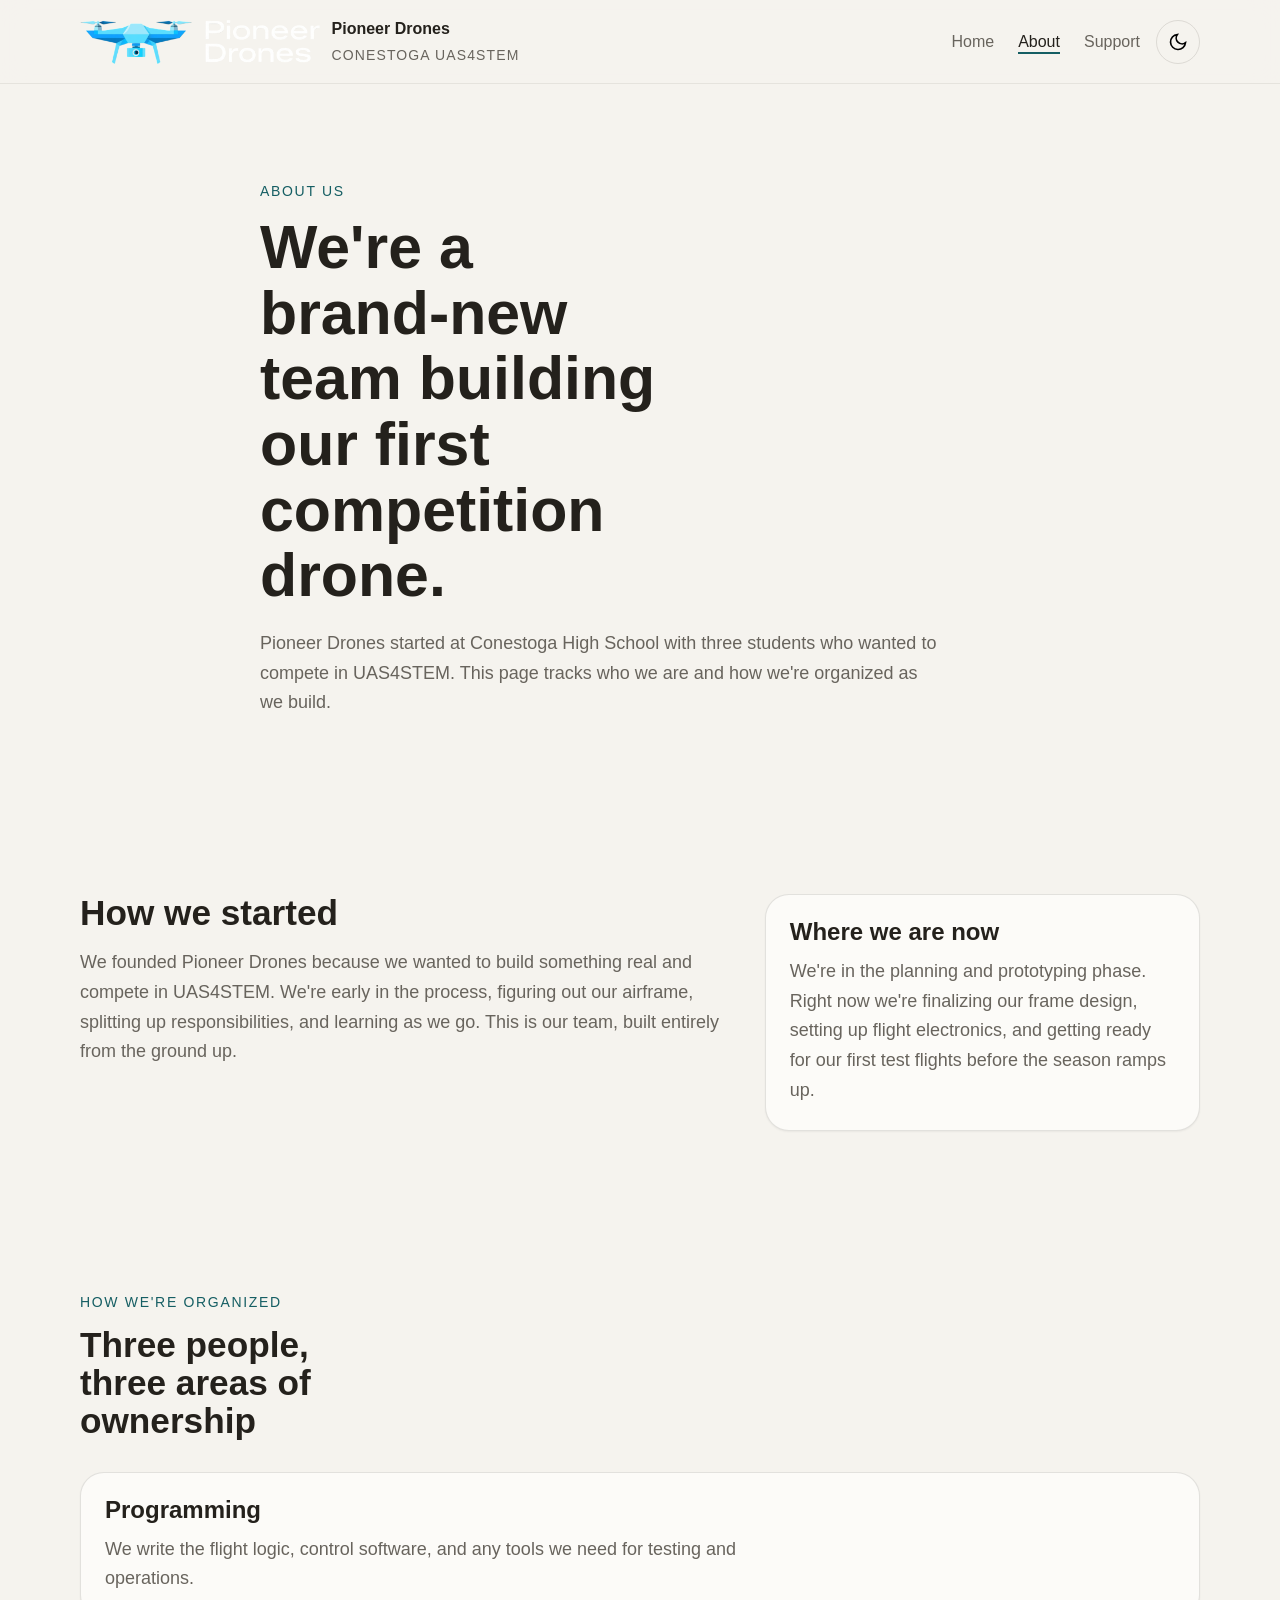
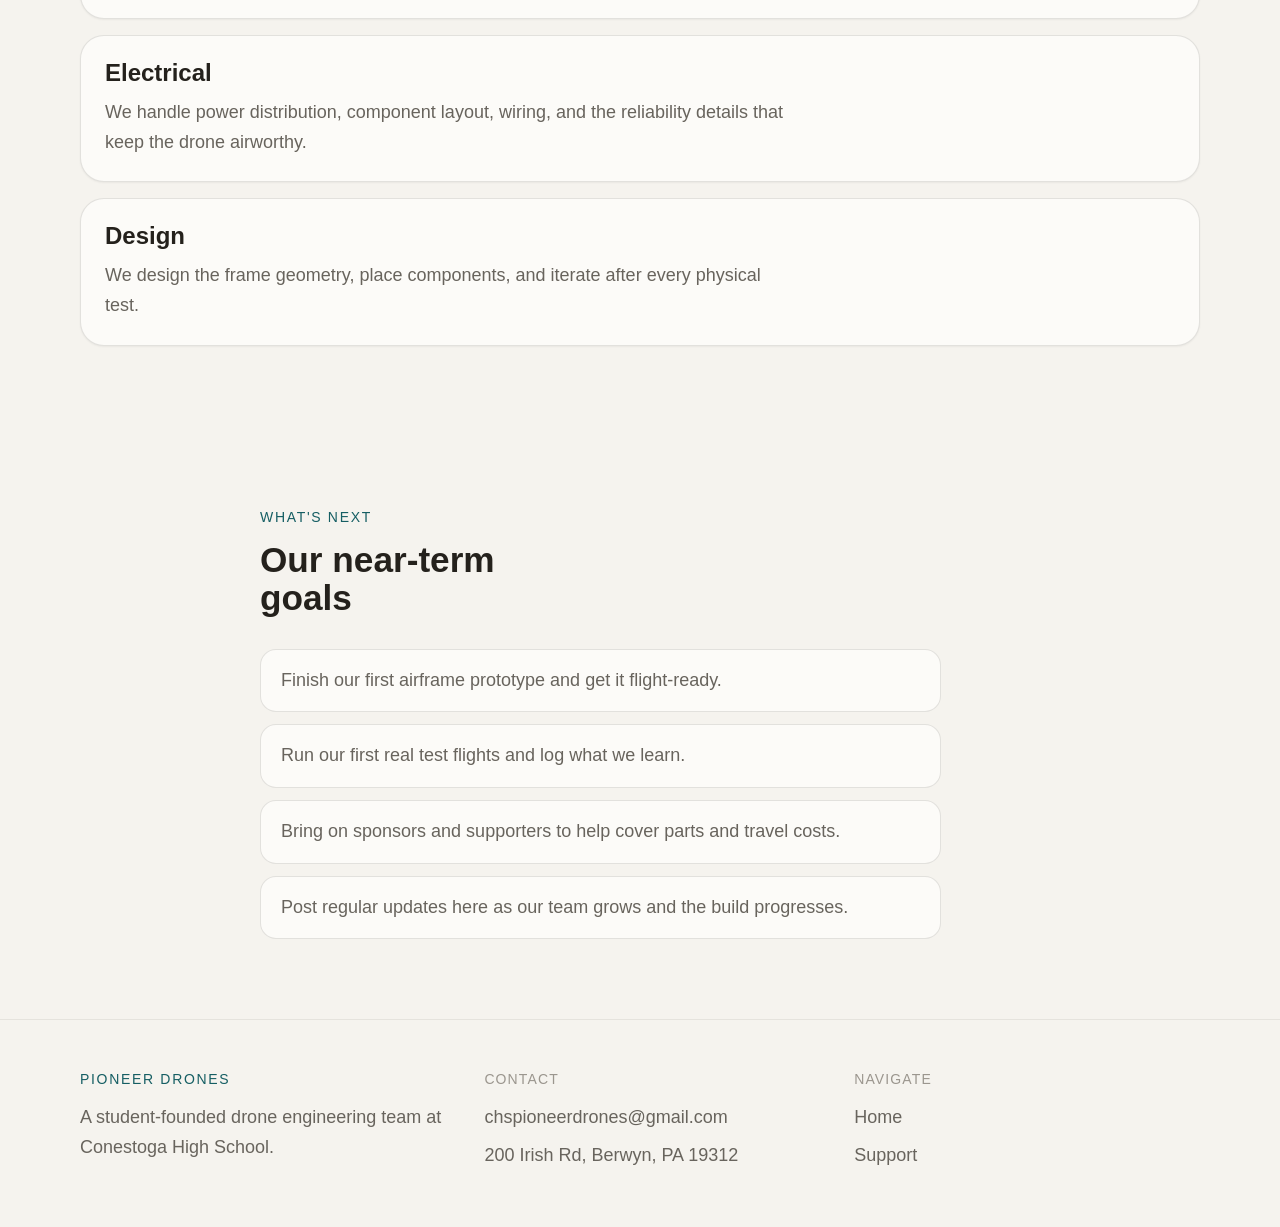
==== commit ec19bfa9: "Add files via upload" ====
--- a/about.html
+++ b/about.html
@@ -5,10 +5,10 @@
 <meta name="viewport" content="width=device-width, initial-scale=1.0">
 <title>About | Pioneer Drones</title>
 <meta name="description" content="Pioneer Drones is a new student-led drone engineering team at Conestoga High School, starting from the ground up for UAS4STEM.">
-//fonts.googleapis.com">
-//fonts.gstatic.com" crossorigin>
-//api.fontshare.com/v2/css?f[]=satoshi@400,500,700&f[]=cabinet-grotesk@500,700,800&display=swap" rel="stylesheet">
-/style.css">
+<link rel="preconnect" href="https://fonts.googleapis.com">
+<link rel="preconnect" href="https://fonts.gstatic.com" crossorigin>
+<link href="https://api.fontshare.com/v2/css?f[]=satoshi@400,500,700&f[]=cabinet-grotesk@500,700,800&display=swap" rel="stylesheet">
+<link rel="stylesheet" href="css/style.css">
 </head>
 <body>
 <a class="skip-link" href="#main">Skip to content</a>
@@ -21,9 +21,9 @@
 <nav class="primary-nav" aria-label="Primary navigation">
 <button class="nav-toggle" id="navToggle" aria-expanded="false" aria-controls="navMenu" aria-label="Open menu"><span></span><span></span><span></span></button>
 <ul class="nav-menu" id="navMenu">
-><a href="index.html">Home</a></li>
-><a href="about.html" aria-current="page">About</a></li>
-><a href="donate.html">Support</a></li>
+<li><a href="index.html">Home</a></li>
+<li><a href="about.html" aria-current="page">About</a></li>
+<li><a href="donate.html">Support</a></li>
 </ul>
 </nav>
 <button class="theme-toggle" data-theme-toggle aria-label="Switch color theme" type="button"><svg width="20" height="20" viewBox="0 0 24 24" fill="none" stroke="currentColor" stroke-width="2"><path d="M21 12.79A9 9 0 1 1 11.21 3 7 7 0 0 0 21 12.79z"></path></svg></button>
@@ -36,7 +36,7 @@
 <p>Pioneer Drones started at Conestoga High School with three students who wanted to compete in UAS4STEM. This page tracks who we are and how we're organized as we build.</p>
 </section>
 <section class="section shell split-section">
-<div class="reveal"><h2>How we started</h2><p>We founded Pioneer Drones because we wanted to build something real and compete in UAS4STEM. We're early in the process — figuring out our airframe, splitting up responsibilities, and learning as we go. This is our team, built entirely from the ground up.</p></div>
+<div class="reveal"><h2>How we started</h2><p>We founded Pioneer Drones because we wanted to build something real and compete in UAS4STEM. We're early in the process, figuring out our airframe, splitting up responsibilities, and learning as we go. This is our team, built entirely from the ground up.</p></div>
 <div class="note-card reveal"><h3>Where we are now</h3><p>We're in the planning and prototyping phase. Right now we're finalizing our frame design, setting up flight electronics, and getting ready for our first test flights before the season ramps up.</p></div>
 </section>
 <section class="section shell">
--- a/css/style.css
+++ b/css/style.css
@@ -0,0 +1,667 @@
+:root, [data-theme="light"] {
+  --text-xs: clamp(0.75rem, 0.7rem + 0.25vw, 0.875rem);
+  --text-sm: clamp(0.875rem, 0.8rem + 0.35vw, 1rem);
+  --text-base: clamp(1rem, 0.95rem + 0.25vw, 1.125rem);
+  --text-lg: clamp(1.125rem, 1rem + 0.75vw, 1.5rem);
+  --text-xl: clamp(1.5rem, 1.2rem + 1.25vw, 2.25rem);
+  --text-2xl: clamp(2.2rem, 1.4rem + 3vw, 4.4rem);
+  --space-1: 0.25rem; --space-2: 0.5rem; --space-3: 0.75rem; --space-4: 1rem;
+  --space-5: 1.25rem; --space-6: 1.5rem; --space-8: 2rem; --space-10: 2.5rem;
+  --space-12: 3rem; --space-16: 4rem; --space-20: 5rem; --space-24: 6rem;
+  --color-bg: #f5f3ee; --color-surface: #fcfbf8; --color-surface-2: #efebe4;
+  --color-surface-offset: #e5e0d8; --color-border: rgba(40,37,29,0.12);
+  --color-divider: rgba(40,37,29,0.08); --color-text: #24211c;
+  --color-text-muted: #68645d; --color-text-faint: #9b968e;
+  --color-primary: #155e63; --color-primary-hover: #104b4f;
+  --color-text-inverse: #f8f7f3;
+  --radius-sm: 0.375rem; --radius-md: 0.75rem; --radius-lg: 1rem; --radius-xl: 1.5rem; --radius-full: 999px;
+  --shadow-sm: 0 1px 2px rgba(24,21,16,0.05); --shadow-md: 0 12px 30px rgba(24,21,16,0.08);
+  --content-wide: 1120px; --content-narrow: 760px;
+  --font-display: 'Cabinet Grotesk','Inter',sans-serif;
+  --font-body: 'Satoshi','Inter',sans-serif;
+  --transition-interactive: 180ms cubic-bezier(0.16,1,0.3,1);
+}
+[data-theme="dark"] {
+  --color-bg: #171614; --color-surface: #1d1c1a; --color-surface-2: #23211f;
+  --color-surface-offset: #2b2825; --color-border: rgba(244,241,235,0.12);
+  --color-divider: rgba(244,241,235,0.08); --color-text: #ece9e2;
+  --color-text-muted: #b3aea6; --color-text-faint: #817b74;
+  --color-primary: #69aab0; --color-primary-hover: #88bcc1;
+  --color-text-inverse: #181715;
+  --shadow-sm: 0 1px 2px rgba(0,0,0,0.18); --shadow-md: 0 12px 30px rgba(0,0,0,0.28);
+}
+@media (prefers-color-scheme: dark) {
+  :root:not([data-theme]) {
+    --color-bg: #171614; --color-surface: #1d1c1a; --color-surface-2: #23211f;
+    --color-surface-offset: #2b2825; --color-border: rgba(244,241,235,0.12);
+    --color-divider: rgba(244,241,235,0.08); --color-text: #ece9e2;
+    --color-text-muted: #b3aea6; --color-text-faint: #817b74;
+    --color-primary: #69aab0; --color-primary-hover: #88bcc1;
+    --color-text-inverse: #181715;
+  }
+}
+*,*::before,*::after{box-sizing:border-box;margin:0;padding:0}
+html{scroll-behavior:smooth;-webkit-text-size-adjust:none;text-size-adjust:none}
+body{min-height:100dvh;font-family:var(--font-body);font-size:var(--text-base);line-height:1.65;background:var(--color-bg);color:var(--color-text)}
+img,svg{display:block;max-width:100%}
+a{color:inherit;text-decoration:none}
+button,input,textarea,select{font:inherit}
+button{border:0;background:none;cursor:pointer}
+p{max-width:68ch;color:var(--color-text-muted)}
+h1,h2,h3{font-family:var(--font-display);line-height:1.08;color:var(--color-text)}
+:focus-visible{outline:2px solid var(--color-primary);outline-offset:3px;border-radius:var(--radius-sm)}
+.skip-link{position:absolute;left:var(--space-4);top:-3rem;background:var(--color-primary);color:var(--color-text-inverse);padding:var(--space-2) var(--space-3);border-radius:var(--radius-sm);z-index:100}
+.skip-link:focus{top:var(--space-4)}
+.shell{width:min(calc(100% - 2rem),var(--content-wide));margin:0 auto}
+.narrow{max-width:var(--content-narrow)}
+.site-header{position:sticky;top:0;z-index:50;background:color-mix(in srgb, var(--color-bg) 86%, transparent);backdrop-filter:blur(14px);border-bottom:1px solid var(--color-divider)}
+.header-inner{display:grid;grid-template-columns:auto 1fr auto;gap:var(--space-4);align-items:center;padding:var(--space-4) 0}
+.brand{display:inline-flex;align-items:center;gap:var(--space-3)}
+.brand-mark{width:2.75rem;height:2.75rem;color:var(--color-primary)}
+.brand-text{display:grid;gap:.1rem}
+.brand-text strong{font-family:var(--font-display);font-size:var(--text-sm);color:var(--color-text)}
+.brand-text span{font-size:var(--text-xs);color:var(--color-text-muted);text-transform:uppercase;letter-spacing:.08em}
+.primary-nav{justify-self:end}
+.nav-menu{display:flex;align-items:center;gap:var(--space-6);list-style:none}
+.nav-menu a{font-size:var(--text-sm);color:var(--color-text-muted)}
+.nav-menu a[aria-current="page"],.nav-menu a:hover{color:var(--color-text)}
+.nav-toggle{display:none;flex-direction:column;gap:.28rem;padding:var(--space-2)}
+.nav-toggle span{width:1.4rem;height:2px;border-radius:var(--radius-full);background:var(--color-text)}
+.theme-toggle{width:2.75rem;height:2.75rem;border:1px solid var(--color-border);border-radius:var(--radius-full);display:inline-flex;align-items:center;justify-content:center}
+.theme-toggle:hover{background:var(--color-surface-2)}
+.hero,.page-hero{padding-block:clamp(var(--space-16),10vw,var(--space-24))}
+.hero{display:grid;grid-template-columns:1.4fr .8fr;gap:var(--space-10);align-items:end}
+.eyebrow{font-size:var(--text-xs);letter-spacing:.12em;text-transform:uppercase;color:var(--color-primary);margin-bottom:var(--space-3)}
+.hero h1,.page-hero h1{font-size:var(--text-2xl);max-width:12ch;margin-bottom:var(--space-5)}
+.hero-text,.page-hero p:last-child{font-size:var(--text-base)}
+.hero-actions{display:flex;gap:var(--space-3);flex-wrap:wrap;margin-top:var(--space-6)}
+.hero-panel,.note-card,.info-card,.member-row,.support-panel{background:var(--color-surface);border:1px solid var(--color-border);border-radius:var(--radius-xl);box-shadow:var(--shadow-sm)}
+.hero-panel{padding:var(--space-6);display:grid;gap:var(--space-5)}
+.stat-block{padding-bottom:var(--space-5);border-bottom:1px solid var(--color-divider)}
+.stat-block:last-child{padding-bottom:0;border-bottom:0}
+.stat-label{display:block;margin-bottom:var(--space-2);font-size:var(--text-xs);text-transform:uppercase;letter-spacing:.08em;color:var(--color-text-faint)}
+.stat-block strong{font-family:var(--font-display);font-size:var(--text-lg);font-weight:700}
+.button{display:inline-flex;align-items:center;justify-content:center;min-height:44px;padding:.8rem 1.15rem;border-radius:var(--radius-full);font-size:var(--text-sm);font-weight:700;transition:transform var(--transition-interactive),background var(--transition-interactive),color var(--transition-interactive),border-color var(--transition-interactive)}
+.button:hover{transform:translateY(-1px)}
+.button-primary{background:var(--color-primary);color:var(--color-text-inverse)}
+.button-primary:hover{background:var(--color-primary-hover)}
+.button-secondary{border:1px solid var(--color-border);background:var(--color-surface)}
+.button-secondary:hover{background:var(--color-surface-2)}
+.section{padding-block:clamp(var(--space-12),8vw,var(--space-20))}
+.section-heading{margin-bottom:var(--space-8)}
+.section-heading h2,.split-section h2{font-size:var(--text-xl);max-width:16ch;margin-bottom:var(--space-4)}
+.split-section{display:grid;grid-template-columns:1.2fr .8fr;gap:var(--space-8);align-items:start}
+.note-card,.info-card,.support-panel,.support-card,.member-row{padding:var(--space-6)}
+.note-card h3,.info-card h3,.member-row h3,.support-panel h2{font-size:var(--text-lg);margin-bottom:var(--space-3)}
+.card-grid{display:grid;gap:var(--space-4)}
+.card-grid-uneven{grid-template-columns:1.2fr 1fr 1fr}
+.info-card-large{background:var(--color-surface-2)}
+.timeline-section .narrow{margin-bottom:var(--space-8)}
+.timeline-list{display:grid;gap:var(--space-4)}
+.timeline-item{display:grid;grid-template-columns:96px 1fr;gap:var(--space-5);padding:var(--space-5) 0;border-top:1px solid var(--color-divider)}
+.timeline-item:last-child{border-bottom:1px solid var(--color-divider)}
+.timeline-date{font-size:var(--text-xs);text-transform:uppercase;letter-spacing:.1em;color:var(--color-text-faint);padding-top:.35rem}
+.timeline-item h3{font-size:var(--text-lg);margin-bottom:var(--space-2)}
+.member-list,.stack-grid{display:grid;gap:var(--space-4)}
+.check-list{display:grid;gap:var(--space-3)}
+.check-list p{padding:var(--space-4) var(--space-5);border:1px solid var(--color-border);border-radius:var(--radius-lg);background:var(--color-surface)}
+.support-layout{display:grid;grid-template-columns:1fr .9fr;gap:var(--space-6)}
+.site-footer{padding:var(--space-12) 0;border-top:1px solid var(--color-divider)}
+.footer-grid{display:grid;grid-template-columns:1.1fr 1fr 1fr;gap:var(--space-6)}
+.footer-label{font-size:var(--text-xs);text-transform:uppercase;letter-spacing:.08em;color:var(--color-text-faint);margin-bottom:var(--space-3)}
+.site-footer a{display:block;margin-bottom:var(--space-2);color:var(--color-text-muted)}
+.site-footer a:hover{color:var(--color-text)}
+@media (max-width:900px){
+  .header-inner{grid-template-columns:auto auto auto}
+  .primary-nav{position:relative}
+  .nav-toggle{display:inline-flex}
+  .nav-menu{display:none;position:absolute;right:0;top:calc(100% + var(--space-3));min-width:12rem;padding:var(--space-4);border:1px solid var(--color-border);border-radius:var(--radius-lg);background:var(--color-surface);box-shadow:var(--shadow-md);flex-direction:column;align-items:flex-start;gap:var(--space-3)}
+  .nav-menu.open{display:flex}
+  .hero,.split-section,.support-layout,.footer-grid,.card-grid-uneven{grid-template-columns:1fr}
+  .hero h1,.page-hero h1{max-width:14ch}
+}
+@media (max-width:640px){
+  .shell{width:min(calc(100% - 1.25rem),var(--content-wide))}
+  .header-inner{gap:var(--space-2)}
+  .brand-text span{display:none}
+  .hero-actions{flex-direction:column;align-items:stretch}
+  .button{width:100%}
+  .timeline-item{grid-template-columns:1fr;gap:var(--space-2)}
+}
+@media (prefers-reduced-motion:reduce){
+  *,*::before,*::after{animation-duration:.01ms!important;animation-iteration-count:1!important;transition-duration:.01ms!important;scroll-behavior:auto!important}
+}
+
+/* Hero image layout */
+.hero-with-image {
+  grid-template-columns: 1.15fr 0.85fr;
+  gap: var(--space-10);
+  align-items: center;
+}
+.hero-media {
+  border-radius: var(--radius-xl);
+  overflow: hidden;
+  box-shadow: var(--shadow-md);
+  border: 1px solid var(--color-border);
+}
+.hero-media img {
+  width: 100%;
+  height: 100%;
+  object-fit: cover;
+  aspect-ratio: 4 / 3;
+}
+@media (max-width: 900px) {
+  .hero-with-image {
+    grid-template-columns: 1fr;
+  }
+  .hero-media {
+    order: -1;
+  }
+  .hero-media img {
+    aspect-ratio: 16 / 9;
+  }
+}
+
+/* Header logo image */
+.brand-logo {
+  height: 2.75rem;
+  width: auto;
+  object-fit: contain;
+}
+
+/* Big logo banner with overlay text */
+.logo-banner {
+  position: relative;
+  width: 100%;
+  max-height: 380px;
+  overflow: hidden;
+}
+.logo-banner-img {
+  width: 100%;
+  height: 380px;
+  object-fit: cover;
+  filter: brightness(0.55);
+}
+.logo-banner-text {
+  position: absolute;
+  inset: 0;
+  display: flex;
+  flex-direction: column;
+  align-items: center;
+  justify-content: center;
+  text-align: center;
+  color: var(--color-text-inverse);
+}
+.logo-banner-text .eyebrow {
+  color: var(--color-text-inverse);
+  font-size: var(--text-lg);
+  letter-spacing: 0.06em;
+}
+.logo-banner-sub {
+  font-size: var(--text-sm);
+  text-transform: uppercase;
+  letter-spacing: 0.12em;
+  color: var(--color-text-inverse);
+  opacity: 0.85;
+}
+
+/* Scroll reveal animation */
+.reveal {
+  opacity: 0;
+  transform: translateY(24px);
+  transition: opacity 700ms cubic-bezier(0.16, 1, 0.3, 1), transform 700ms cubic-bezier(0.16, 1, 0.3, 1);
+}
+.reveal.is-visible {
+  opacity: 1;
+  transform: translateY(0);
+}
+
+/* Hover effects across the site */
+.nav-menu a {
+  position: relative;
+}
+.nav-menu a::after {
+  content: '';
+  position: absolute;
+  left: 0;
+  bottom: -4px;
+  width: 0;
+  height: 2px;
+  background: var(--color-primary);
+  transition: width 220ms ease;
+}
+.nav-menu a:hover::after,
+.nav-menu a[aria-current="page"]::after {
+  width: 100%;
+}
+
+.info-card,
+.note-card,
+.member-row,
+.timeline-item {
+  transition: transform 220ms cubic-bezier(0.16, 1, 0.3, 1), box-shadow 220ms cubic-bezier(0.16, 1, 0.3, 1), border-color 220ms ease;
+}
+.info-card:hover,
+.note-card:hover,
+.member-row:hover {
+  transform: translateY(-4px);
+  box-shadow: var(--shadow-md);
+  border-color: var(--color-primary);
+}
+.timeline-item:hover {
+  transform: translateX(4px);
+}
+
+.button {
+  transition: transform 180ms cubic-bezier(0.16, 1, 0.3, 1), box-shadow 180ms ease, background 180ms ease;
+}
+.button:hover {
+  transform: translateY(-2px) scale(1.02);
+  box-shadow: var(--shadow-md);
+}
+
+.hero-media img {
+  transition: transform 500ms cubic-bezier(0.16, 1, 0.3, 1);
+}
+.hero-media:hover img {
+  transform: scale(1.03);
+}
+
+.theme-toggle,
+.nav-toggle {
+  transition: transform 180ms ease, background 180ms ease;
+}
+.theme-toggle:hover {
+  transform: rotate(20deg);
+}
+.nav-toggle:hover {
+  transform: scale(1.08);
+}
+
+@media (prefers-reduced-motion: reduce) {
+  .reveal {
+    opacity: 1;
+    transform: none;
+    transition: none;
+  }
+}
+
+/* Header logo image */
+.brand-logo {
+  height: 2.75rem;
+  width: auto;
+  object-fit: contain;
+}
+
+/* Big logo banner with overlay text */
+.logo-banner {
+  position: relative;
+  width: 100%;
+  max-height: 380px;
+  overflow: hidden;
+}
+.logo-banner-img {
+  width: 100%;
+  height: 380px;
+  object-fit: cover;
+  filter: brightness(0.55);
+}
+.logo-banner-text {
+  position: absolute;
+  inset: 0;
+  display: flex;
+  flex-direction: column;
+  align-items: center;
+  justify-content: center;
+  text-align: center;
+  color: var(--color-text-inverse);
+}
+.logo-banner-text .eyebrow {
+  color: var(--color-text-inverse);
+  font-size: var(--text-lg);
+  letter-spacing: 0.06em;
+}
+.logo-banner-sub {
+  font-size: var(--text-sm);
+  text-transform: uppercase;
+  letter-spacing: 0.12em;
+  color: var(--color-text-inverse);
+  opacity: 0.85;
+}
+
+/* Scroll reveal animation */
+.reveal {
+  opacity: 0;
+  transform: translateY(24px);
+  transition: opacity 700ms cubic-bezier(0.16, 1, 0.3, 1), transform 700ms cubic-bezier(0.16, 1, 0.3, 1);
+}
+.reveal.is-visible {
+  opacity: 1;
+  transform: translateY(0);
+}
+
+/* Hover effects across the site */
+.nav-menu a {
+  position: relative;
+}
+.nav-menu a::after {
+  content: '';
+  position: absolute;
+  left: 0;
+  bottom: -4px;
+  width: 0;
+  height: 2px;
+  background: var(--color-primary);
+  transition: width 220ms ease;
+}
+.nav-menu a:hover::after,
+.nav-menu a[aria-current="page"]::after {
+  width: 100%;
+}
+
+.info-card,
+.note-card,
+.member-row,
+.timeline-item {
+  transition: transform 220ms cubic-bezier(0.16, 1, 0.3, 1), box-shadow 220ms cubic-bezier(0.16, 1, 0.3, 1), border-color 220ms ease;
+}
+.info-card:hover,
+.note-card:hover,
+.member-row:hover {
+  transform: translateY(-4px);
+  box-shadow: var(--shadow-md);
+  border-color: var(--color-primary);
+}
+.timeline-item:hover {
+  transform: translateX(4px);
+}
+
+.button {
+  transition: transform 180ms cubic-bezier(0.16, 1, 0.3, 1), box-shadow 180ms ease, background 180ms ease;
+}
+.button:hover {
+  transform: translateY(-2px) scale(1.02);
+  box-shadow: var(--shadow-md);
+}
+
+.hero-media img {
+  transition: transform 500ms cubic-bezier(0.16, 1, 0.3, 1);
+}
+.hero-media:hover img {
+  transform: scale(1.03);
+}
+
+.theme-toggle,
+.nav-toggle {
+  transition: transform 180ms ease, background 180ms ease;
+}
+.theme-toggle:hover {
+  transform: rotate(20deg);
+}
+.nav-toggle:hover {
+  transform: scale(1.08);
+}
+
+@media (prefers-reduced-motion: reduce) {
+  .reveal {
+    opacity: 1;
+    transform: none;
+    transition: none;
+  }
+}
+/* Header logo image */
+.brand-logo {
+  height: 2.75rem;
+  width: auto;
+  object-fit: contain;
+}
+
+/* Big logo banner with overlay text */
+.logo-banner {
+  position: relative;
+  width: 100%;
+  max-height: 380px;
+  overflow: hidden;
+}
+.logo-banner-img {
+  width: 100%;
+  height: 380px;
+  object-fit: cover;
+  filter: brightness(0.55);
+}
+.logo-banner-text {
+  position: absolute;
+  inset: 0;
+  display: flex;
+  flex-direction: column;
+  align-items: center;
+  justify-content: center;
+  text-align: center;
+  color: var(--color-text-inverse);
+}
+.logo-banner-text .eyebrow {
+  color: var(--color-text-inverse);
+  font-size: var(--text-lg);
+  letter-spacing: 0.06em;
+}
+.logo-banner-sub {
+  font-size: var(--text-sm);
+  text-transform: uppercase;
+  letter-spacing: 0.12em;
+  color: var(--color-text-inverse);
+  opacity: 0.85;
+}
+
+/* Scroll reveal animation */
+.reveal {
+  opacity: 0;
+  transform: translateY(24px);
+  transition: opacity 700ms cubic-bezier(0.16, 1, 0.3, 1), transform 700ms cubic-bezier(0.16, 1, 0.3, 1);
+}
+.reveal.is-visible {
+  opacity: 1;
+  transform: translateY(0);
+}
+
+/* Hover effects across the site */
+.nav-menu a {
+  position: relative;
+}
+.nav-menu a::after {
+  content: '';
+  position: absolute;
+  left: 0;
+  bottom: -4px;
+  width: 0;
+  height: 2px;
+  background: var(--color-primary);
+  transition: width 220ms ease;
+}
+.nav-menu a:hover::after,
+.nav-menu a[aria-current="page"]::after {
+  width: 100%;
+}
+
+.info-card,
+.note-card,
+.member-row,
+.timeline-item {
+  transition: transform 220ms cubic-bezier(0.16, 1, 0.3, 1), box-shadow 220ms cubic-bezier(0.16, 1, 0.3, 1), border-color 220ms ease;
+}
+.info-card:hover,
+.note-card:hover,
+.member-row:hover {
+  transform: translateY(-4px);
+  box-shadow: var(--shadow-md);
+  border-color: var(--color-primary);
+}
+.timeline-item:hover {
+  transform: translateX(4px);
+}
+
+.button {
+  transition: transform 180ms cubic-bezier(0.16, 1, 0.3, 1), box-shadow 180ms ease, background 180ms ease;
+}
+.button:hover {
+  transform: translateY(-2px) scale(1.02);
+  box-shadow: var(--shadow-md);
+}
+
+.hero-media img {
+  transition: transform 500ms cubic-bezier(0.16, 1, 0.3, 1);
+}
+.hero-media:hover img {
+  transform: scale(1.03);
+}
+
+.theme-toggle,
+.nav-toggle {
+  transition: transform 180ms ease, background 180ms ease;
+}
+.theme-toggle:hover {
+  transform: rotate(20deg);
+}
+.nav-toggle:hover {
+  transform: scale(1.08);
+}
+
+@media (prefers-reduced-motion: reduce) {
+  .reveal {
+    opacity: 1;
+    transform: none;
+    transition: none;
+  }
+}
+/* Header logo image */
+.brand-logo {
+  height: 2.75rem;
+  width: auto;
+  object-fit: contain;
+}
+
+/* Parallax hero with drone photo */
+.parallax-hero {
+  position: relative;
+  width: 100%;
+  height: 60vh;
+  min-height: 420px;
+  max-height: 640px;
+  overflow: hidden;
+}
+.parallax-hero-img {
+  position: absolute;
+  inset: -10% 0 -10% 0;
+  background-size: cover;
+  background-position: center;
+  will-change: transform;
+}
+.parallax-hero-overlay {
+  position: absolute;
+  inset: 0;
+  background: linear-gradient(180deg, rgba(0,0,0,0.35) 0%, rgba(0,0,0,0.55) 100%);
+}
+.parallax-hero-text {
+  position: absolute;
+  inset: 0;
+  display: flex;
+  flex-direction: column;
+  align-items: center;
+  justify-content: center;
+  text-align: center;
+  color: #f9f8f4;
+}
+.parallax-hero-text .eyebrow {
+  color: #f9f8f4;
+  font-size: var(--text-lg);
+  letter-spacing: 0.06em;
+}
+.parallax-hero-sub {
+  font-size: var(--text-sm);
+  text-transform: uppercase;
+  letter-spacing: 0.12em;
+  color: #f9f8f4;
+  opacity: 0.85;
+}
+@media (max-width: 700px) {
+  .parallax-hero {
+    height: 42vh;
+    min-height: 280px;
+  }
+}
+
+/* Scroll reveal animation */
+.reveal {
+  opacity: 0;
+  transform: translateY(24px);
+  transition: opacity 700ms cubic-bezier(0.16, 1, 0.3, 1), transform 700ms cubic-bezier(0.16, 1, 0.3, 1);
+}
+.reveal.is-visible {
+  opacity: 1;
+  transform: translateY(0);
+}
+
+/* Hover effects across the site */
+.nav-menu a {
+  position: relative;
+}
+.nav-menu a::after {
+  content: '';
+  position: absolute;
+  left: 0;
+  bottom: -4px;
+  width: 0;
+  height: 2px;
+  background: var(--color-primary);
+  transition: width 220ms ease;
+}
+.nav-menu a:hover::after,
+.nav-menu a[aria-current="page"]::after {
+  width: 100%;
+}
+
+.info-card,
+.note-card,
+.member-row,
+.timeline-item {
+  transition: transform 220ms cubic-bezier(0.16, 1, 0.3, 1), box-shadow 220ms cubic-bezier(0.16, 1, 0.3, 1), border-color 220ms ease;
+}
+.info-card:hover,
+.note-card:hover,
+.member-row:hover {
+  transform: translateY(-4px);
+  box-shadow: var(--shadow-md);
+  border-color: var(--color-primary);
+}
+.timeline-item:hover {
+  transform: translateX(4px);
+}
+
+.button {
+  transition: transform 180ms cubic-bezier(0.16, 1, 0.3, 1), box-shadow 180ms ease, background 180ms ease;
+}
+.button:hover {
+  transform: translateY(-2px) scale(1.02);
+  box-shadow: var(--shadow-md);
+}
+
+.theme-toggle,
+.nav-toggle {
+  transition: transform 180ms ease, background 180ms ease;
+}
+.theme-toggle:hover {
+  transform: rotate(20deg);
+}
+.nav-toggle:hover {
+  transform: scale(1.08);
+}
+
+@media (prefers-reduced-motion: reduce) {
+  .reveal {
+    opacity: 1;
+    transform: none;
+    transition: none;
+  }
+  .parallax-hero-img {
+    transform: none !important;
+  }
+}
